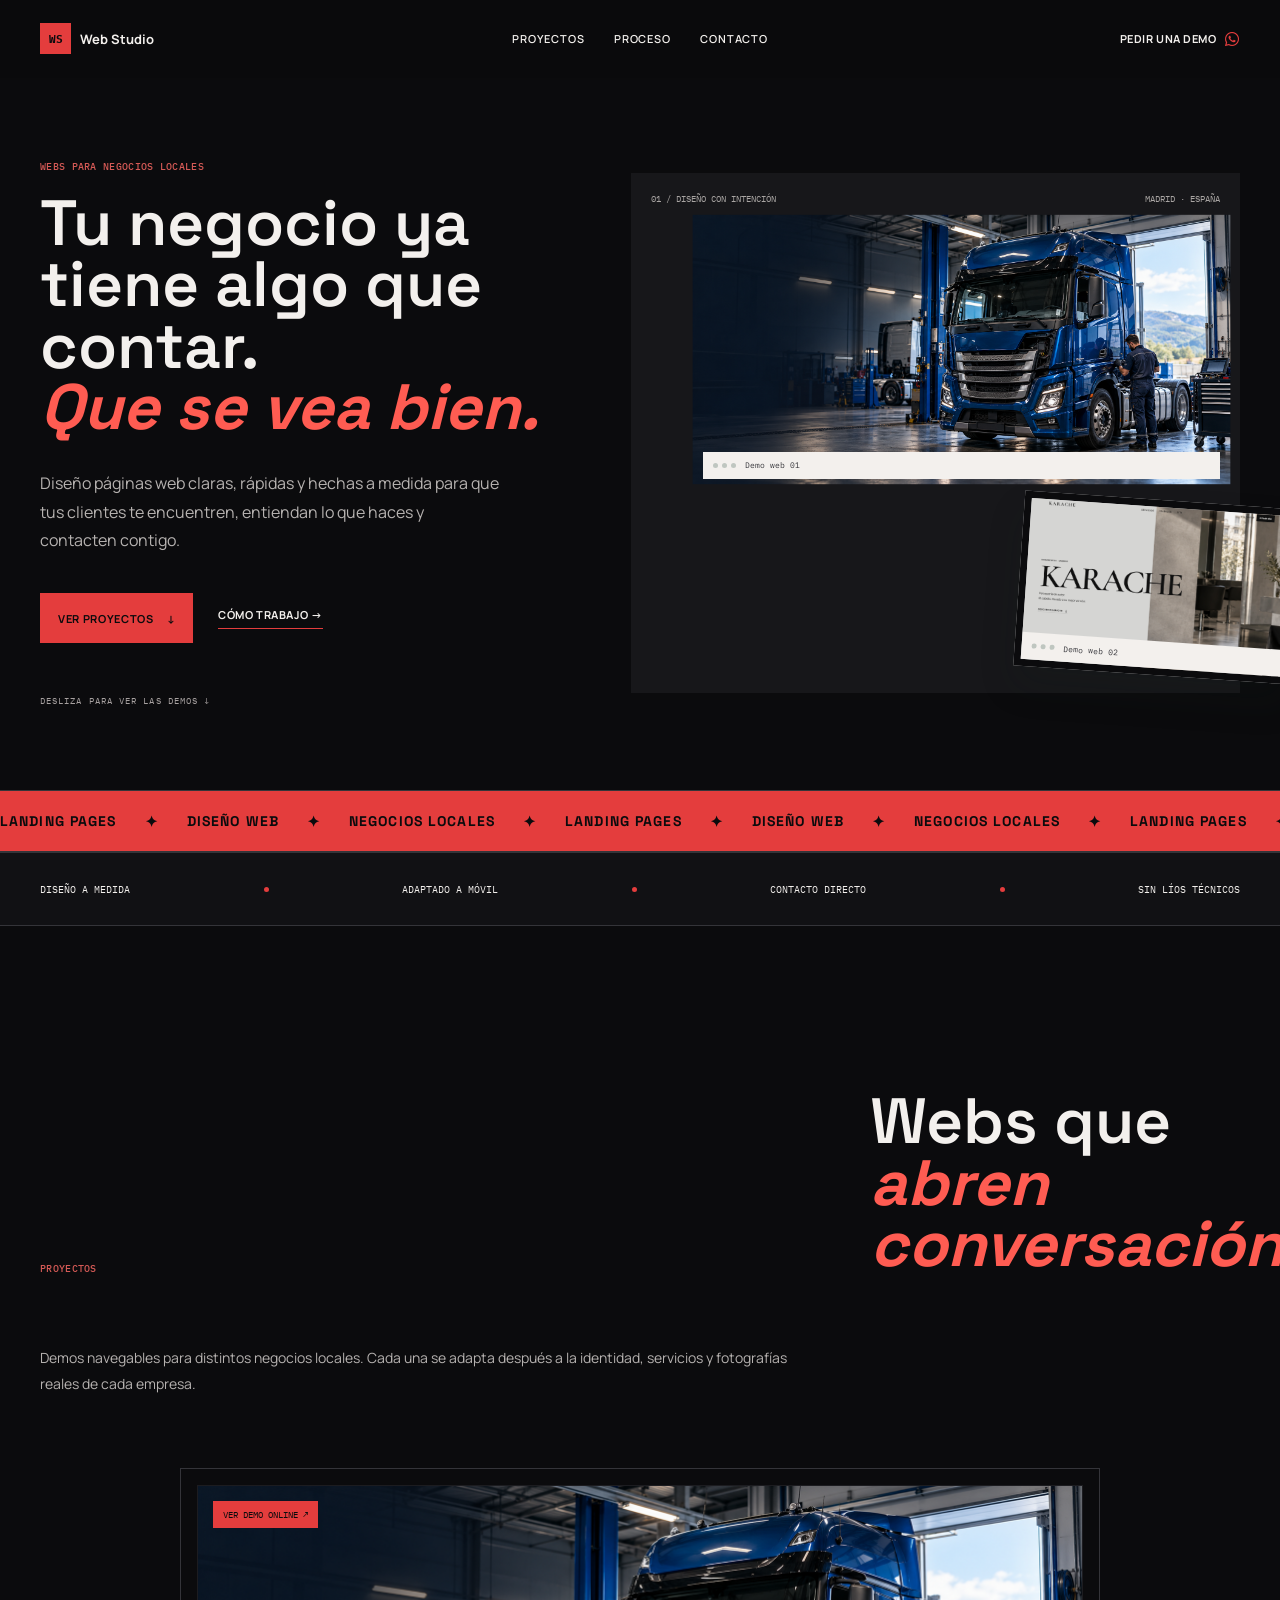
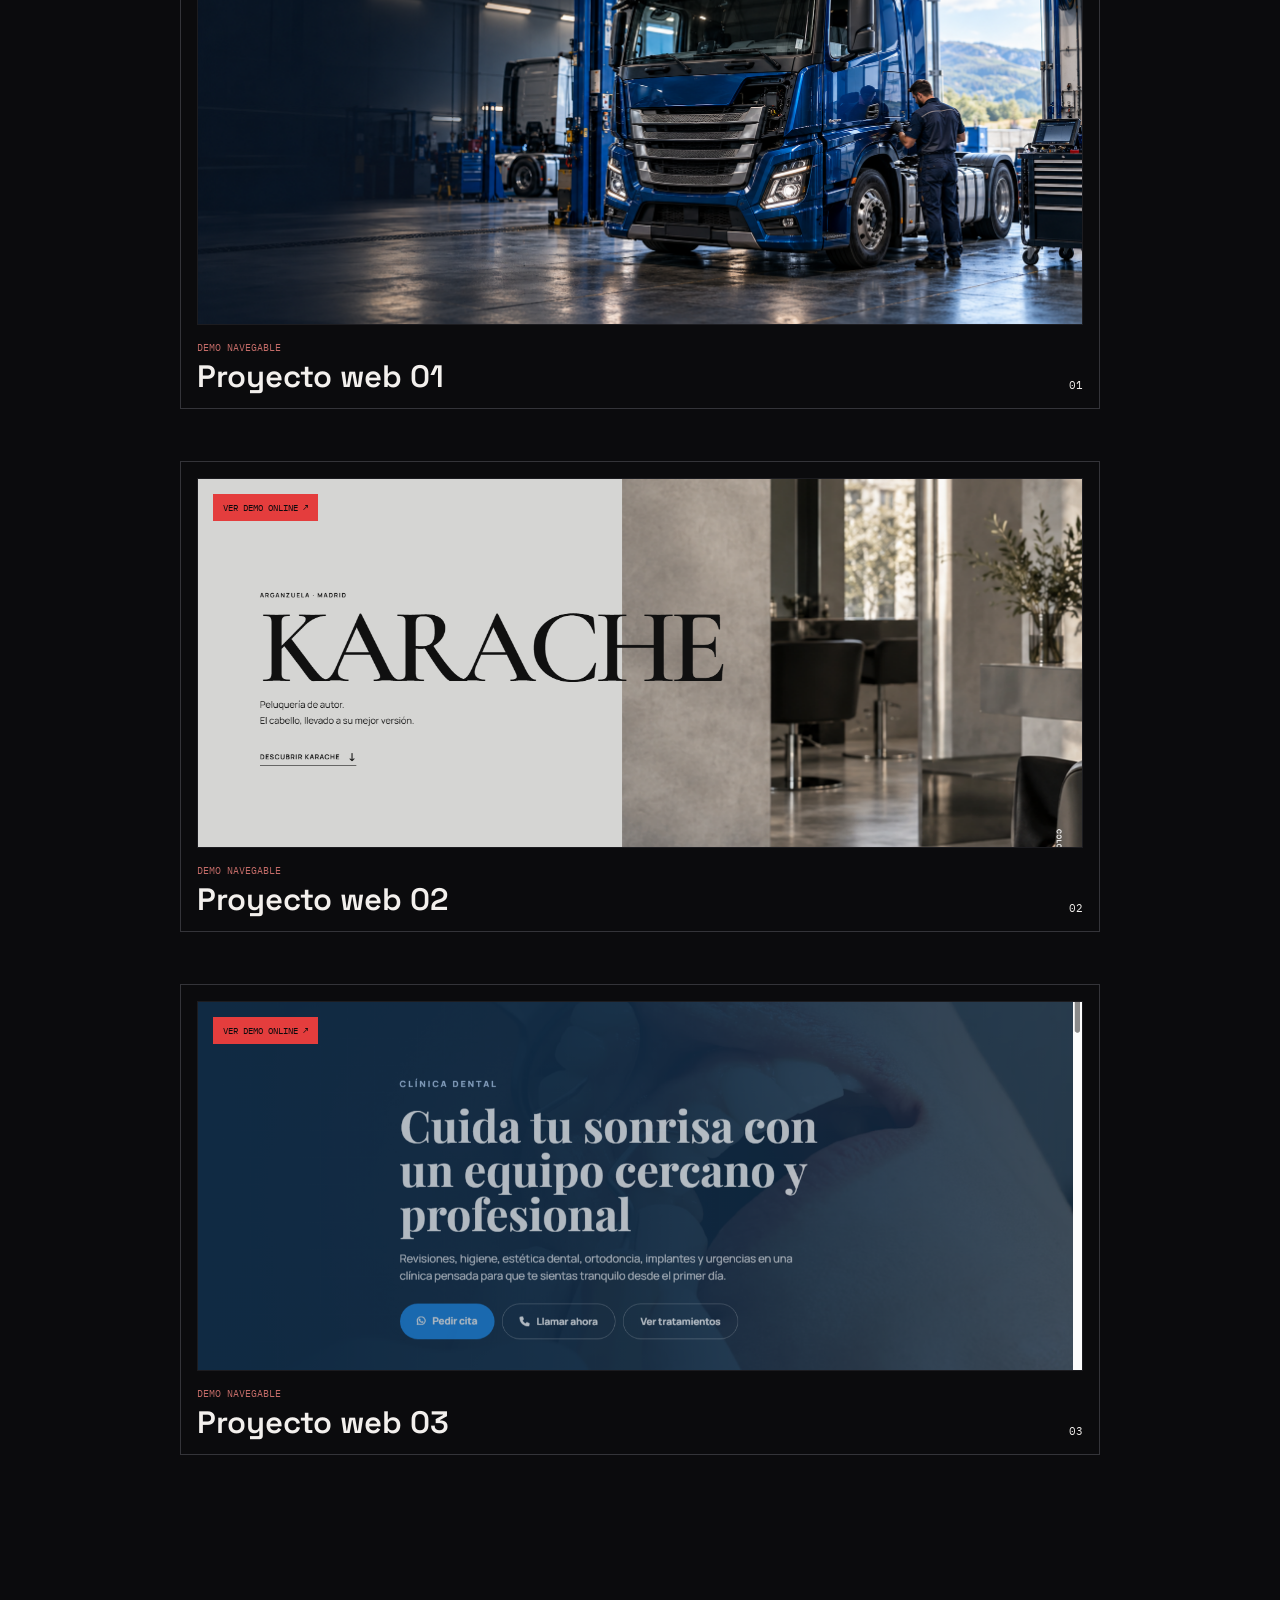
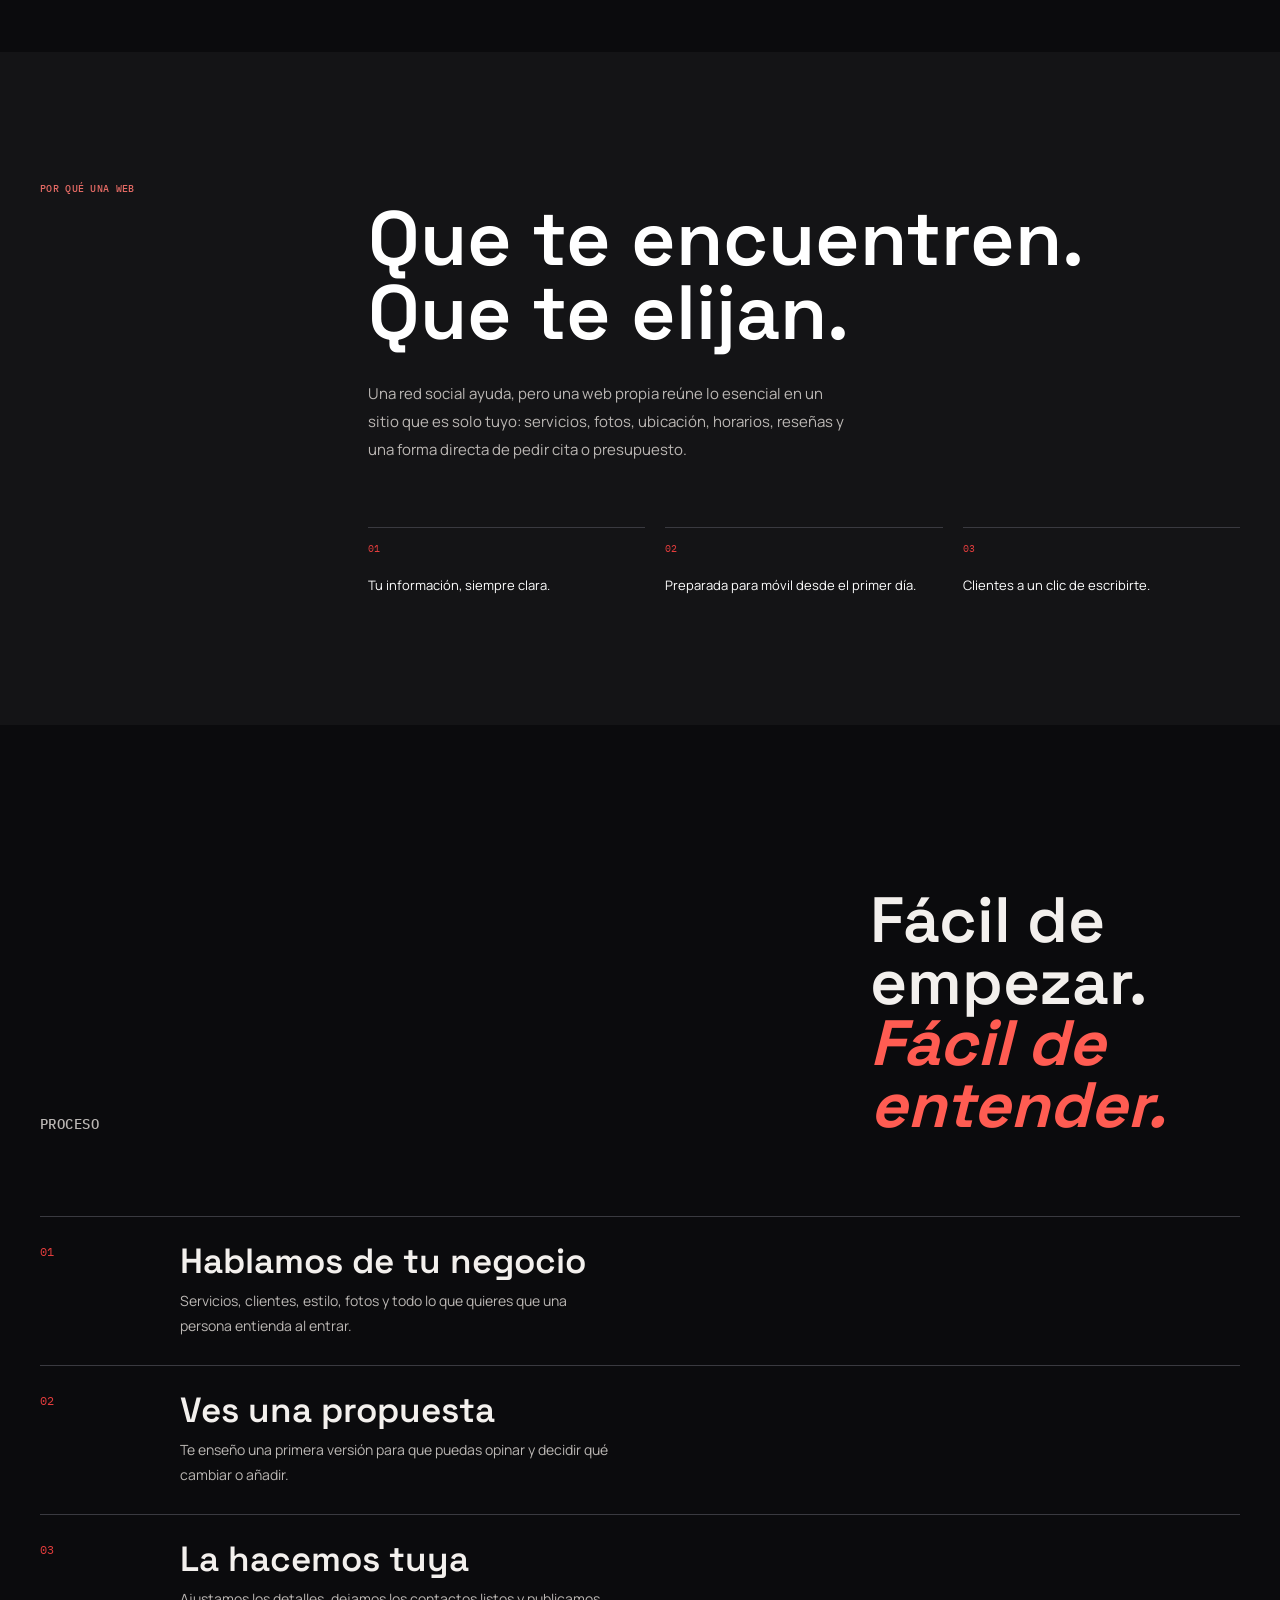
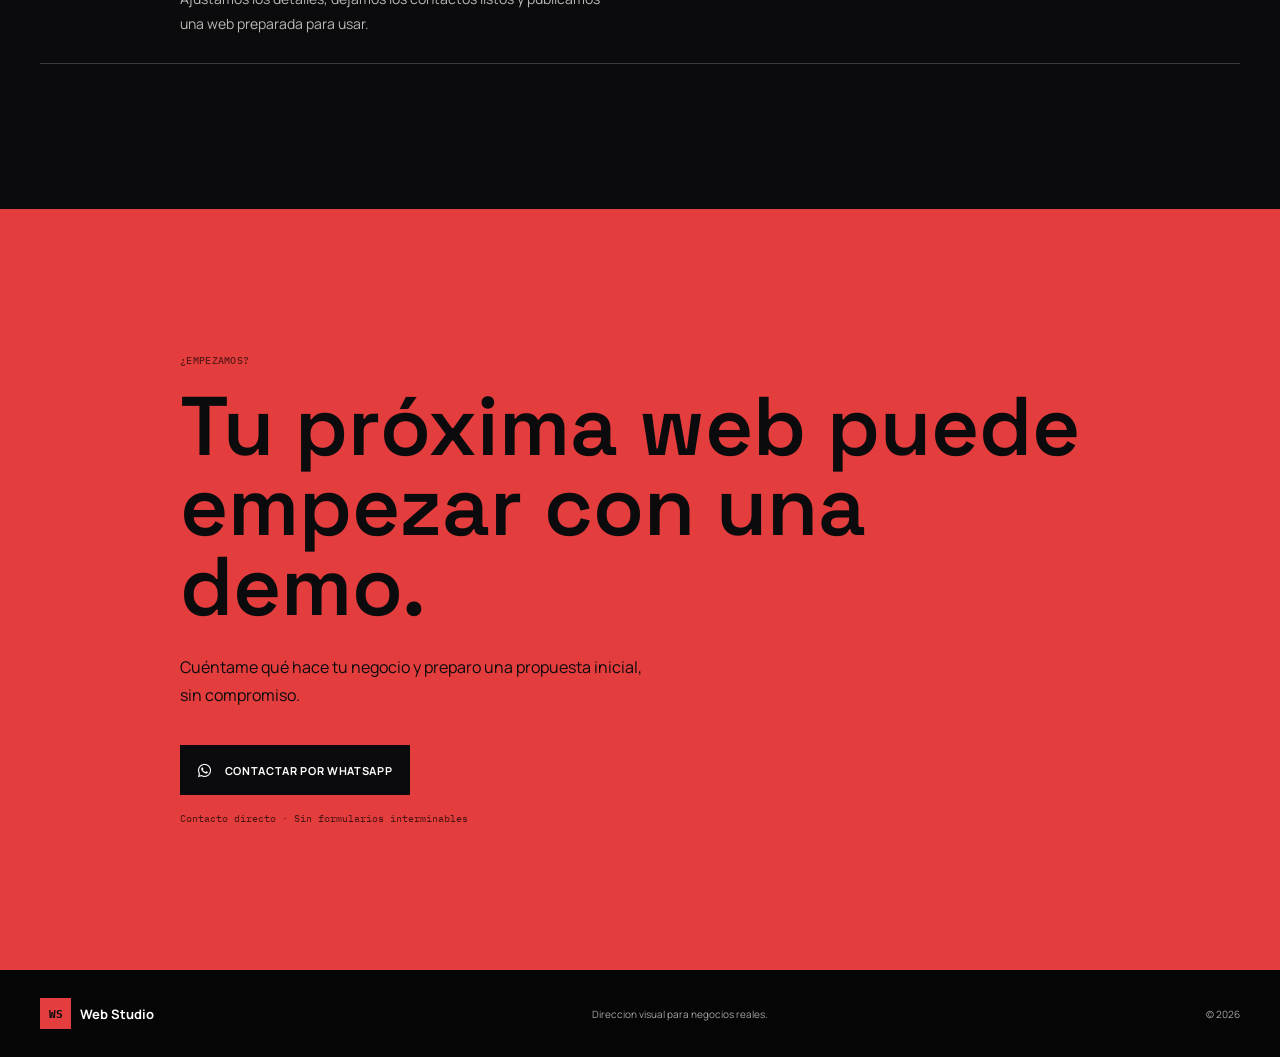
==== index.html @ 43d1c573 "Add files via upload" ====
<!DOCTYPE html>
<html lang="es">
<head>
    <meta charset="UTF-8">
    <meta name="viewport" content="width=device-width, initial-scale=1.0">
    <meta name="theme-color" content="#0b0b0d">
    <meta name="description" content="Consigue tu página web clara y personalizada para tu negocio.">
    <title>Web Studio | Negocios locales</title>
    <link rel="preconnect" href="https://fonts.googleapis.com">
    <link rel="preconnect" href="https://fonts.gstatic.com" crossorigin>
    <link href="https://fonts.googleapis.com/css2?family=IBM+Plex+Mono:wght@400;500&family=Manrope:wght@400;500;600;700;800&family=Space+Grotesk:wght@400;500;600;700&display=swap" rel="stylesheet">
    <link rel="stylesheet" href="https://cdnjs.cloudflare.com/ajax/libs/font-awesome/6.4.0/css/all.min.css">
    <link rel="stylesheet" href="styles.css">
    <link rel="stylesheet" href="icons.css">
</head>
<body>
    <header class="site-header" id="inicio">
        <a class="brand" href="#inicio" aria-label="Web Studio, inicio"><span>WS</span> Web Studio</a>
        <nav class="desktop-nav" aria-label="Navegación principal"><a href="#proyectos">Proyectos</a><a href="#proceso">Proceso</a><a href="#contacto">Contacto</a></nav>
        <a class="header-action" href="https://wa.me/34646201139?text=Hola%2C%20me%20gustar%C3%ADa%20pedir%20una%20demo%20para%20mi%20negocio" target="_blank" rel="noopener noreferrer">Pedir una demo <i class="fa-brands fa-whatsapp" aria-hidden="true"></i></a>
        <button class="menu-button" type="button" aria-label="Abrir menú" aria-expanded="false"><i></i><i></i></button>
        <nav class="mobile-nav" aria-label="Navegación móvil"><a href="#proyectos">Proyectos</a><a href="#proceso">Proceso</a><a href="#contacto">Contacto</a></nav>
    </header>

    <main>
        <section class="hero">
            <div class="container hero-grid">
                <div class="hero-copy">
                    <p class="eyebrow">Webs para negocios locales</p>
                    <h1>Tu negocio <span class="mobile-line">ya tiene algo</span> <span class="mobile-line">que contar.</span><br><em>Que se vea bien.</em></h1>
                    <p class="hero-intro">Diseño páginas web claras, rápidas y hechas a medida para que tus clientes te encuentren, entiendan lo que haces y contacten contigo.</p>
                    <div class="hero-actions"><a class="button button-dark" href="#proyectos">Ver proyectos <span aria-hidden="true">↓</span></a><a class="text-link" href="#proceso">Cómo trabajo <span aria-hidden="true">→</span></a></div>
                </div>
                <div class="hero-visual" aria-label="Selección de proyectos web">
                    <div class="visual-top"><span>01 / Diseño con intención</span><span>Madrid · España</span></div>
                    <a class="browser-card browser-main browser-link" href="demos/indarra-fast-truck/" target="_blank" rel="noopener noreferrer"><img src="assets/indarra.png" alt="Vista de una demo web"><div class="browser-bar"><i></i><i></i><i></i><span>Demo web 01</span></div></a>
                    <a class="browser-card browser-small browser-link" href="demos/karache/" target="_blank" rel="noopener noreferrer"><img src="assets/demo-02.png" alt="Vista de una demo web"><div class="browser-bar"><i></i><i></i><i></i><span>Demo web 02</span></div></a>
                </div>
            </div>
        </section>

        <div class="marquee" aria-hidden="true"><div class="marquee-track"><div class="marquee-group"><span>LANDING PAGES</span><b>✦</b><span>DISEÑO WEB</span><b>✦</b><span>NEGOCIOS LOCALES</span><b>✦</b></div><div class="marquee-group"><span>LANDING PAGES</span><b>✦</b><span>DISEÑO WEB</span><b>✦</b><span>NEGOCIOS LOCALES</span><b>✦</b></div></div></div>

        <section class="trust-strip"><div class="container"><span>Diseño a medida</span><i></i><span>Adaptado a móvil</span><i></i><span>Contacto directo</span><i></i><span>Sin líos técnicos</span></div></section>

        <section class="projects" id="proyectos">
            <div class="container">
                <div class="section-heading"><p class="eyebrow">Proyectos</p><h2>Webs que<br><em>abren conversación.</em></h2><p>Demos navegables para distintos negocios locales. Cada una se adapta después a la identidad, servicios y fotografías reales de cada empresa.</p></div>
                <div class="project-grid">
                    <article class="project-card wide"><a class="project-image" href="demos/indarra-fast-truck/" target="_blank" rel="noopener noreferrer" aria-label="Abrir demo web 01"><img src="assets/indarra.png" alt="Vista de la demo web 01"><span class="live-tag">Ver demo online ↗</span></a><div class="project-info"><div><p>Demo navegable</p><h3>Proyecto web 01</h3></div><span>01</span></div></article>
                    <article class="project-card"><a class="project-image" href="demos/karache/" target="_blank" rel="noopener noreferrer" aria-label="Abrir demo web 02"><img src="assets/demo-02.png" alt="Vista de la demo web 02"><span class="live-tag">Ver demo online ↗</span></a><div class="project-info"><div><p>Demo navegable</p><h3>Proyecto web 02</h3></div><span>02</span></div></article>
                    <article class="project-card"><a class="project-image" href="demos/estudio-tatuaje/" target="_blank" rel="noopener noreferrer" aria-label="Abrir demo web 03"><img src="assets/demo-03.png" alt="Vista de la demo web 03"><span class="live-tag">Ver demo online ↗</span></a><div class="project-info"><div><p>Demo navegable</p><h3>Proyecto web 03</h3></div><span>03</span></div></article>
                </div>
            </div>
        </section>

        <section class="why"><div class="container why-grid"><p class="eyebrow">Por qué una web</p><div><h2>Que te encuentren.<br>Que te elijan.</h2><p>Una red social ayuda, pero una web propia reúne lo esencial en un sitio que es solo tuyo: servicios, fotos, ubicación, horarios, reseñas y una forma directa de pedir cita o presupuesto.</p><div class="reasons"><div><b>01</b><span>Tu información, siempre clara.</span></div><div><b>02</b><span>Preparada para móvil desde el primer día.</span></div><div><b>03</b><span>Clientes a un clic de escribirte.</span></div></div></div></div></section>

        <section class="process" id="proceso"><div class="container"><div class="section-heading"><p class="eyebrow">Proceso</p><h2>Fácil de empezar.<br><em>Fácil de entender.</em></h2></div><ol><li><span>01</span><div><h3>Hablamos de tu negocio</h3><p>Servicios, clientes, estilo, fotos y todo lo que quieres que una persona entienda al entrar.</p></div></li><li><span>02</span><div><h3>Ves una propuesta</h3><p>Te enseño una primera versión para que puedas opinar y decidir qué cambiar o añadir.</p></div></li><li><span>03</span><div><h3>La hacemos tuya</h3><p>Ajustamos los detalles, dejamos los contactos listos y publicamos una web preparada para usar.</p></div></li></ol></div></section>

        <section class="contact" id="contacto"><div class="container contact-inner"><p class="eyebrow">¿Empezamos?</p><h2>Tu próxima web puede<br>empezar con una demo.</h2><p>Cuéntame qué hace tu negocio y preparo una propuesta inicial, sin compromiso.</p><a class="button button-accent contact-link" href="https://wa.me/34646201139?text=Hola%2C%20me%20gustar%C3%ADa%20hablar%20sobre%20una%20web%20para%20mi%20negocio" target="_blank" rel="noopener noreferrer"><i class="fa-brands fa-whatsapp" aria-hidden="true"></i> Contactar por WhatsApp</a><small>Contacto directo · Sin formularios interminables</small></div></section>
    </main>

    <footer><div class="container"><a class="brand" href="#inicio"><span>WS</span> Web Studio</a><p>Direccion visual para negocios reales.</p><span>© <span id="year"></span></span></div></footer>
    <script src="script.js"></script>
</body>
</html>
---- styles.css ----
:root{--ink:#18201d;--paper:#f4f4ef;--paper-deep:#e5e7df;--acid:#d6ff56;--orange:#ed6a3d;--line:#c4c9be;--display:"Playfair Display",Georgia,serif;--body:"DM Sans",Arial,sans-serif;--mono:"DM Mono",monospace}*{box-sizing:border-box}html{scroll-behavior:smooth;scroll-padding-top:78px}body{margin:0;background:var(--paper);color:var(--ink);font-family:var(--body);letter-spacing:0}a{color:inherit;text-decoration:none}button{font:inherit}img{display:block;max-width:100%}.container{width:min(1200px,calc(100% - 48px));margin:auto}.site-header{position:fixed;z-index:20;top:0;right:0;left:0;display:grid;grid-template-columns:1fr auto 1fr;align-items:center;height:78px;padding:0 max(24px,calc((100vw - 1200px)/2));background:rgba(244,244,239,.92);border-bottom:1px solid transparent;backdrop-filter:blur(13px);transition:.2s}.site-header.is-scrolled{border-color:var(--line)}.brand{display:inline-flex;gap:9px;align-items:center;width:max-content;font-weight:700;font-size:13px}.brand>span{display:grid;width:31px;height:31px;place-items:center;background:var(--ink);color:var(--acid);font-family:var(--mono);font-size:11px}.desktop-nav{display:flex;gap:29px;font-size:11px;font-weight:600;text-transform:uppercase;letter-spacing:.08em}.desktop-nav a:hover{text-decoration:underline;text-underline-offset:5px}.header-action{justify-self:end;display:inline-flex;gap:9px;align-items:center;font-size:11px;font-weight:700;text-transform:uppercase;letter-spacing:.05em}.header-action span{display:grid;width:25px;height:25px;place-items:center;border:1px solid var(--ink);border-radius:50%;font-size:14px}.menu-button,.mobile-nav{display:none}.hero{min-height:760px;padding:148px 0 84px;overflow:hidden}.hero-grid{display:grid;grid-template-columns:48% 52%;gap:30px;align-items:center}.eyebrow{margin:0;color:#52615a;font-family:var(--mono);font-size:10px;font-weight:500;letter-spacing:.03em;text-transform:uppercase}.hero h1,.section-heading h2,.why h2,.contact h2{margin:20px 0 0;font-family:var(--display);font-size:clamp(51px,5.7vw,84px);line-height:.96;letter-spacing:0}.hero h1 em,.section-heading h2 em{font-weight:600;color:var(--orange)}.hero-intro{max-width:460px;margin:30px 0 0;font-size:16px;line-height:1.8}.hero-actions{display:flex;align-items:center;gap:25px;margin-top:38px}.button{display:inline-flex;min-height:50px;align-items:center;justify-content:center;gap:13px;padding:12px 18px;font-size:11px;font-weight:700;letter-spacing:.06em;text-transform:uppercase;transition:transform .2s,background .2s}.button:hover{transform:translateY(-3px)}.button-dark{background:var(--ink);color:#fff}.text-link{border-bottom:1px solid var(--ink);padding-bottom:6px;font-size:11px;font-weight:700;text-transform:uppercase;letter-spacing:.05em}.hero-visual{position:relative;min-height:520px;padding:47px 20px 0 72px;background:var(--paper-deep)}.visual-top{position:absolute;top:20px;right:20px;left:20px;display:flex;justify-content:space-between;color:#55605b;font-family:var(--mono);font-size:9px;text-transform:uppercase}.browser-card{position:relative;overflow:hidden;background:#ddd;box-shadow:0 20px 35px rgba(20,31,26,.16)}.browser-card img{width:100%;height:100%;object-fit:cover;object-position:top}.browser-main{width:100%;height:410px}.browser-small{position:absolute;right:-54px;bottom:18px;width:275px;height:175px;border:7px solid var(--paper);transform:rotate(4deg)}.browser-bar{position:absolute;right:0;bottom:0;left:0;display:flex;align-items:center;gap:4px;height:27px;padding:0 10px;background:#fff;color:#657068;font-family:var(--mono);font-size:8px}.browser-bar i{width:5px;height:5px;border-radius:50%;background:#bfc6c0}.browser-bar span{margin-left:5px}.trust-strip{border-top:1px solid var(--line);border-bottom:1px solid var(--line);background:#fbfbf7}.trust-strip .container{display:flex;justify-content:space-between;align-items:center;gap:12px;min-height:72px;font-family:var(--mono);font-size:10px;text-transform:uppercase}.trust-strip i{width:5px;height:5px;background:var(--orange);border-radius:50%}.projects{padding:145px 0}.section-heading{display:grid;grid-template-columns:1fr 370px;gap:70px;align-items:end}.section-heading>p:last-child{margin:0;font-size:14px;line-height:1.8}.project-grid{display:grid;grid-template-columns:repeat(2,minmax(0,1fr));gap:18px;margin-top:72px}.project-card.wide{grid-column:span 2}.project-image{position:relative;display:block;height:360px;overflow:hidden;background:#d9ddd5}.wide .project-image{height:480px}.project-image img{width:100%;height:100%;object-fit:cover;transition:transform .5s ease}.project-image:hover img{transform:scale(1.04)}.live-tag,.sample-tag{position:absolute;top:15px;left:15px;padding:8px 10px;background:var(--acid);font-family:var(--mono);font-size:9px;text-transform:uppercase}.sample-tag{background:var(--paper);color:#68726b}.project-info{display:flex;justify-content:space-between;gap:15px;align-items:end;padding:16px 0 0}.project-info p{margin:0;color:#5a625d;font-family:var(--mono);font-size:10px;text-transform:uppercase}.project-info h3{margin:7px 0 0;font-family:var(--display);font-size:31px;line-height:1}.project-info>span{font-family:var(--mono);font-size:11px}.why{padding:130px 0;background:var(--ink);color:#fff}.why-grid{display:grid;grid-template-columns:24% 1fr;gap:40px}.why .eyebrow{color:#a9b6ac}.why h2{font-size:clamp(52px,6vw,86px)}.why>div>div>p{max-width:480px;margin:31px 0 0;color:#d2dad4;font-size:15px;line-height:1.85}.reasons{display:grid;grid-template-columns:repeat(3,1fr);gap:20px;margin-top:63px}.reasons div{border-top:1px solid #526057;padding-top:14px}.reasons b{display:block;color:var(--acid);font-family:var(--mono);font-size:10px;font-weight:400}.reasons span{display:block;margin-top:20px;font-size:13px;line-height:1.6}.process{padding:145px 0}.process ol{margin:80px 0 0;padding:0;list-style:none;border-top:1px solid var(--line)}.process li{display:grid;grid-template-columns:110px 1fr;gap:30px;padding:27px 0;border-bottom:1px solid var(--line)}.process li>span{font-family:var(--mono);font-size:12px;color:var(--orange)}.process h3{margin:0;font-family:var(--display);font-size:35px;line-height:1}.process p{max-width:440px;margin:10px 0 0;font-size:14px;line-height:1.75}.contact{padding:145px 0;background:var(--acid)}.contact-inner{max-width:920px}.contact .eyebrow{color:#536010}.contact h2{font-size:clamp(50px,6.5vw,91px)}.contact-inner>p:not(.eyebrow){max-width:470px;margin:26px 0 0;font-size:16px;line-height:1.8}.button-accent{margin-top:35px;background:var(--ink);color:#fff}.contact small{display:block;margin-top:17px;font-family:var(--mono);font-size:10px}footer{padding:28px 0;background:var(--ink);color:#fff}footer .container{display:flex;justify-content:space-between;align-items:center;font-size:10px;color:#c6d0c8}footer .brand{color:#fff}footer .brand>span{background:var(--acid);color:var(--ink)}footer p{margin:0}.contact-notice{position:fixed;z-index:50;right:20px;bottom:20px;max-width:280px;padding:14px 16px;background:var(--ink);color:#fff;font-size:12px;line-height:1.5;transform:translateY(140%);transition:transform .25s ease}.contact-notice.is-visible{transform:translateY(0)}@media(max-width:767px){.container{width:min(100% - 32px,1200px)}.site-header{display:flex;height:66px;padding:0 16px}.desktop-nav,.header-action{display:none}.menu-button{display:grid;width:38px;height:38px;gap:6px;place-content:center;margin-left:auto;border:1px solid var(--ink);background:transparent}.menu-button i{display:block;width:16px;height:1px;background:var(--ink)}.mobile-nav{position:fixed;top:66px;right:0;left:0;padding:9px 16px 18px;background:rgba(244,244,239,.98);border-bottom:1px solid var(--line);transform:translateY(-130%);transition:transform .25s}.mobile-nav.is-open{display:grid;transform:translateY(0)}.mobile-nav a{padding:13px 0;border-bottom:1px solid var(--line);font-size:12px;font-weight:700;text-transform:uppercase;letter-spacing:.06em}.hero{min-height:auto;padding:118px 0 60px}.hero-grid,.section-heading,.why-grid{grid-template-columns:1fr;gap:32px}.hero h1,.section-heading h2,.why h2,.contact h2{font-size:53px}.hero-intro{font-size:15px}.hero-actions{gap:18px}.hero-visual{min-height:390px;padding:42px 16px 0 38px}.browser-main{height:300px}.browser-small{right:-23px;bottom:7px;width:190px;height:119px;border-width:5px}.trust-strip .container{justify-content:center;flex-wrap:wrap;gap:8px 14px;padding:16px 0;font-size:9px}.projects,.process{padding:88px 0}.section-heading>p:last-child{max-width:360px}.project-grid{grid-template-columns:1fr;margin-top:45px;gap:40px}.project-card.wide{grid-column:auto}.project-image,.wide .project-image{height:330px}.project-info h3{font-size:29px}.why{padding:88px 0}.reasons{grid-template-columns:1fr;margin-top:45px;gap:25px}.reasons span{margin-top:9px}.process ol{margin-top:52px}.process li{grid-template-columns:48px 1fr;gap:12px;padding:23px 0}.process h3{font-size:28px}.contact{padding:88px 0}.contact-inner>p:not(.eyebrow){font-size:15px}footer{padding:25px 0}footer .container{flex-wrap:wrap;gap:20px}footer p{order:3;width:100%}}@media(prefers-reduced-motion:reduce){html{scroll-behavior:auto}.project-image img{transition:none}}
:root{--hero-gap:30px}.hero-grid{grid-template-columns:calc(48% - var(--hero-gap)/2) calc(52% - var(--hero-gap)/2)}@media(max-width:767px){.hero-grid{grid-template-columns:1fr}}
:root{--hero-title-size:clamp(51px,5.4vw,78px)}.hero h1{font-size:var(--hero-title-size)}
:root{--hero-title-size:clamp(51px,5.25vw,76px)}.hero h1{font-size:var(--hero-title-size)!important}
:root{--hero-title-size:clamp(51px,5vw,73px)}
.section-heading h2{font-size:clamp(51px,5vw,74px)!important}@media(max-width:767px){.section-heading h2{font-size:53px!important}}

.browser-link{color:inherit;cursor:pointer}.browser-link:hover{transform:translateY(-4px)}

/* Identity direction: dark, editorial and red. */
:root{--ink:#f3f0ed;--paper:#0b0b0d;--paper-deep:#151518;--acid:#e43d3d;--orange:#ff5c52;--line:#343439}
body{background:var(--paper);color:var(--ink)}.site-header{background:rgba(11,11,13,.9);border-color:transparent}.site-header.is-scrolled{border-color:var(--line)}.brand>span{background:var(--acid);color:#0b0b0d}.desktop-nav a:hover{text-decoration-color:var(--acid)}.header-action span{border-color:var(--acid);color:var(--acid)}.eyebrow{color:#d55a56}.hero{padding-top:160px}.hero h1 em,.section-heading h2 em{color:var(--orange)}.hero-intro,.section-heading>p:last-child{color:#b6b2b0}.hero-visual{background:#17171a}.visual-top{color:#a9a5a3}.browser-bar{background:#f3f0ed;color:#343439}.button-dark{background:var(--acid);color:#0b0b0d}.text-link{border-color:var(--acid)}.trust-strip{background:#111114;border-color:var(--line)}.trust-strip i{background:var(--acid)}.project-image{background:#1c1c20}.live-tag{background:var(--acid);color:#0b0b0d}.project-info p{color:#c46c68}.why{background:#141416}.why .eyebrow{color:#e36a64}.why>div>div>p,.process p{color:#bbb7b4}.reasons div,.process ol,.process li{border-color:#3a3a40}.reasons b,.process li>span{color:var(--acid)}.contact{background:var(--acid);color:#0b0b0d}.contact .eyebrow{color:#5d1818}.contact h2 em{color:#561515}.button-accent{background:#0b0b0d;color:#fff}.contact small{color:#481313}footer{background:#050506;color:#fff}footer .brand>span{background:var(--acid);color:#0b0b0d}footer p,footer .container>span{color:#aaa5a2}.menu-button{border-color:var(--acid)}.menu-button i{background:var(--acid)}
html{scrollbar-width:none}html::-webkit-scrollbar{display:none;width:0;height:0}body{scrollbar-width:none}body::-webkit-scrollbar{display:none;width:0;height:0}
@media(max-width:767px){.mobile-nav{background:#101012;border-color:var(--line)}.mobile-nav a{border-color:var(--line);color:#f3f0ed}}

/* Interaction cues while the native scrollbar remains hidden. */
.hero-copy::after{display:block;content:"DESLIZA PARA VER LAS DEMOS  ↓";margin-top:52px;color:#a7a1a0;font-family:var(--mono);font-size:9px;letter-spacing:.12em}.project-image{cursor:pointer;border:1px solid transparent}.project-image::after{position:absolute;right:17px;bottom:16px;z-index:2;content:"ABRIR DEMO  ↗";padding:9px 11px;background:var(--acid);color:#0b0b0d;font-family:var(--mono);font-size:9px;letter-spacing:.04em;opacity:0;transform:translateY(8px);transition:opacity .22s ease,transform .22s ease}.project-image:hover{border-color:var(--acid)}.project-image:hover::after,.project-image:focus-visible::after{opacity:1;transform:translateY(0)}.project-image:focus-visible{outline:2px solid var(--acid);outline-offset:4px}.project-image:hover .live-tag{transform:translateY(-2px)}.live-tag{transition:transform .22s ease}
@media(max-width:767px){.hero-copy::after{margin-top:36px;font-size:8px}.project-image::after{right:12px;bottom:12px;opacity:1;transform:none}.project-image .live-tag{display:none}.hero h1{font-size:clamp(43px,12.5vw,53px)!important;line-height:1}.hero-intro{max-width:33rem;line-height:1.65}.section-heading h2{font-size:clamp(42px,12vw,53px)!important;line-height:1.02}.contact h2{font-size:clamp(43px,12.5vw,53px)!important;line-height:1.02}}

@media(max-width:767px){.hero h1{font-size:clamp(38px,10.8vw,43px)!important}.hero h1 em{display:block;max-width:100%;overflow-wrap:anywhere}.hero-intro{font-size:14px}}
.mobile-line{display:inline}@media(max-width:767px){.hero-grid{grid-template-columns:minmax(0,1fr)!important}.hero-copy{min-width:0;width:100%;max-width:100%}.hero-copy>*{max-width:100%}.mobile-line{display:block}.hero-intro{max-width:320px!important;overflow-wrap:anywhere}}
@keyframes marquee{to{transform:translateX(var(--marquee-distance,-50%))}}

/* Motion and type: kept restrained so the pages remain fast and readable. */
:root{--display:"Space Grotesk",Arial,sans-serif;--body:"Manrope",Arial,sans-serif;--mono:"IBM Plex Mono",monospace}.hero h1,.section-heading h2,.why h2,.contact h2,.project-info h3,.process h3{font-family:var(--display);font-weight:600;letter-spacing:0}.hero h1 em,.section-heading h2 em{font-weight:700}.marquee{overflow:hidden;border-top:1px solid var(--line);border-bottom:1px solid var(--line);background:var(--acid);color:#0b0b0d}.marquee-track{display:flex;width:max-content;align-items:center;min-height:60px;font-family:var(--display);font-size:14px;font-weight:700;letter-spacing:.08em;white-space:nowrap;animation:marquee 18s linear infinite}.marquee-group{display:flex;flex:none;align-items:center;gap:28px;padding-right:28px}.marquee-track b{font-size:15px}@keyframes marquee{to{transform:translateX(-50%)}}body.js-ready .reveal{opacity:0;transform:translateY(28px);transition:opacity .65s ease,transform .65s ease}body.js-ready .reveal.is-visible{opacity:1;transform:none}@media(min-width:768px){.project-grid{display:block;max-width:920px;margin:72px auto 0}.project-card{position:sticky;top:100px;margin-bottom:52px;padding:16px;background:var(--paper);border:1px solid var(--line)}.project-card.wide{grid-column:auto}.project-card:nth-child(1){top:94px;z-index:1}.project-card:nth-child(2){top:116px;z-index:2}.project-card:nth-child(3){top:138px;z-index:3}.project-card .project-image,.project-card.wide .project-image{height:440px}.project-card:nth-child(2) .project-image,.project-card:nth-child(3) .project-image{height:370px}}@media(max-width:767px){.marquee-track{min-height:48px;font-size:11px}.marquee-group{gap:18px;padding-right:18px}.project-card{position:static}.project-card+.project-card{margin-top:0}}@media(prefers-reduced-motion:reduce){.marquee-track{animation:none}body.js-ready .reveal{opacity:1;transform:none;transition:none}}
---- icons.css ----
.header-action,
.contact-link {
  cursor: pointer;
}

.header-action {
  transition: color .2s ease;
}

.header-action:hover {
  color: var(--acid);
}

.header-action i {
  color: var(--acid);
  font-size: 16px;
  line-height: 1;
  transition: transform .2s ease;
}

.header-action:hover i {
  transform: translateX(2px);
}

.button-accent i {
  font-size: 15px;
  line-height: 1;
}
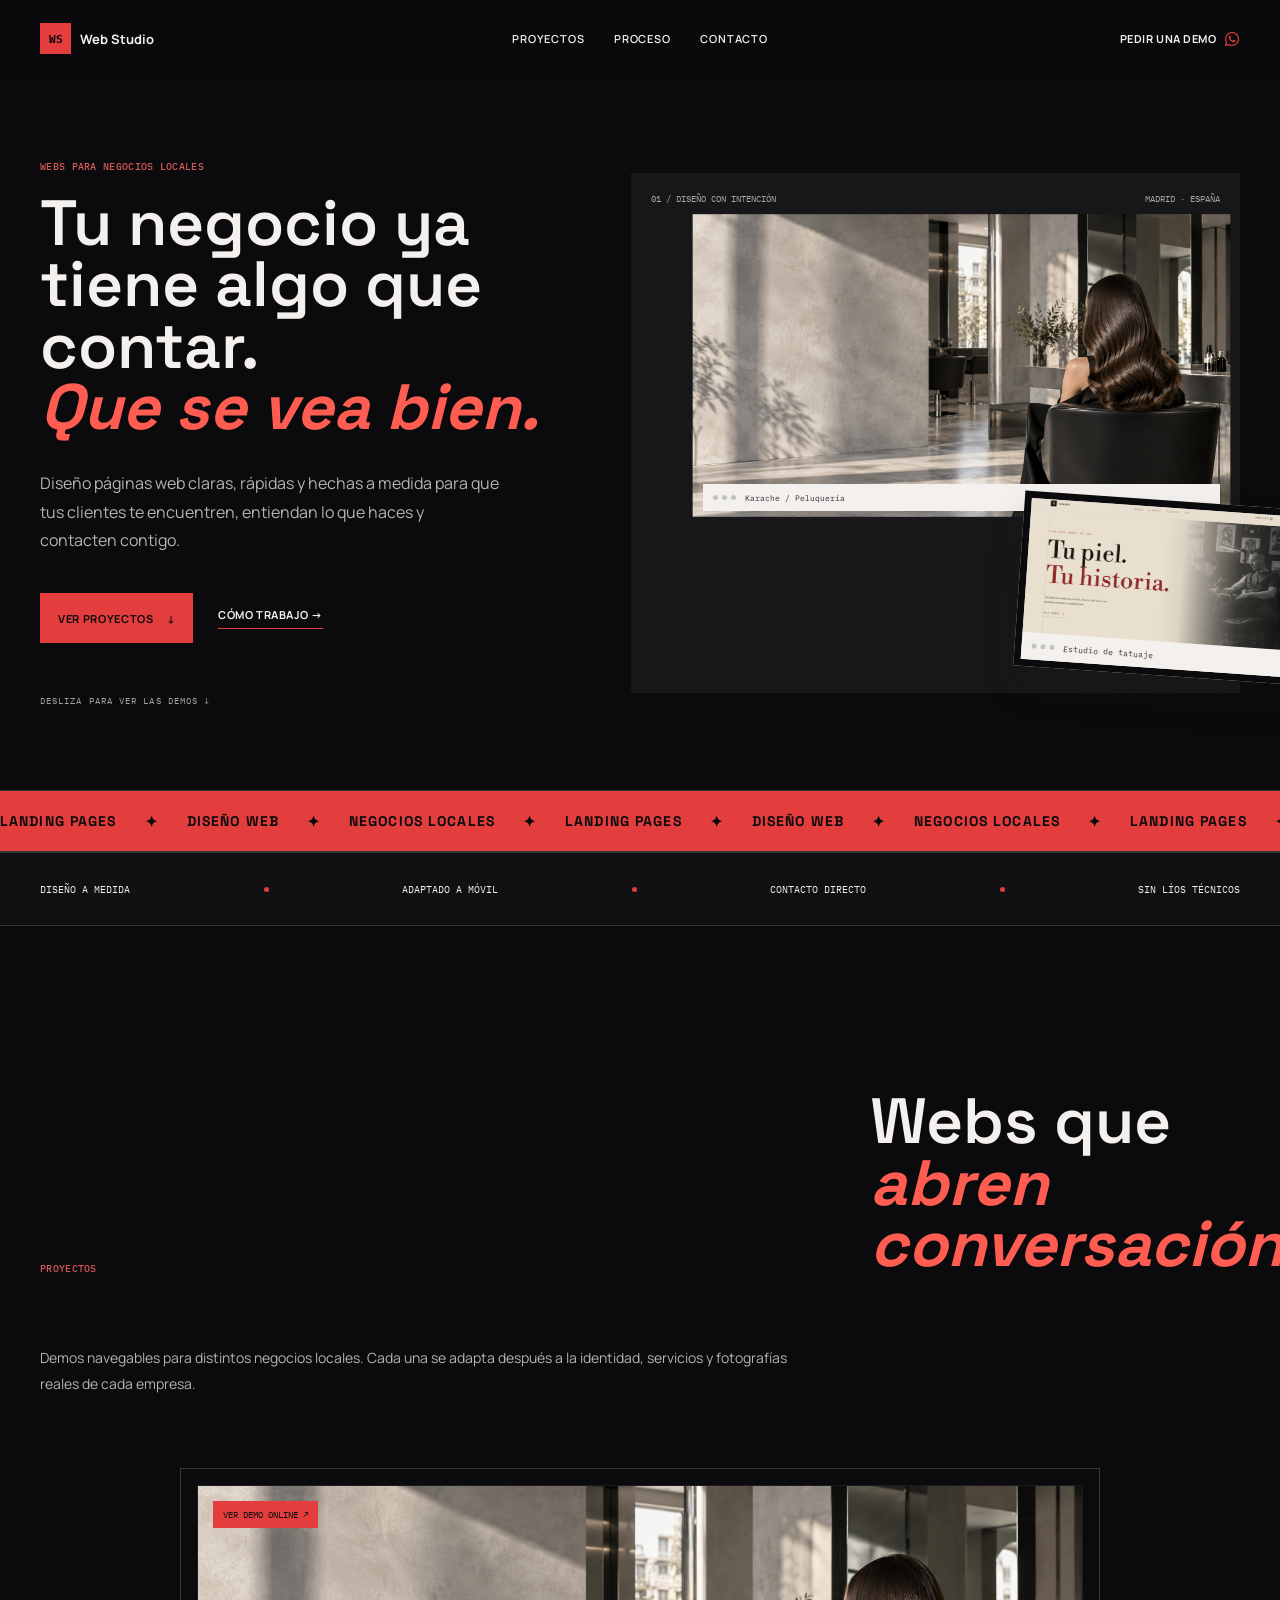
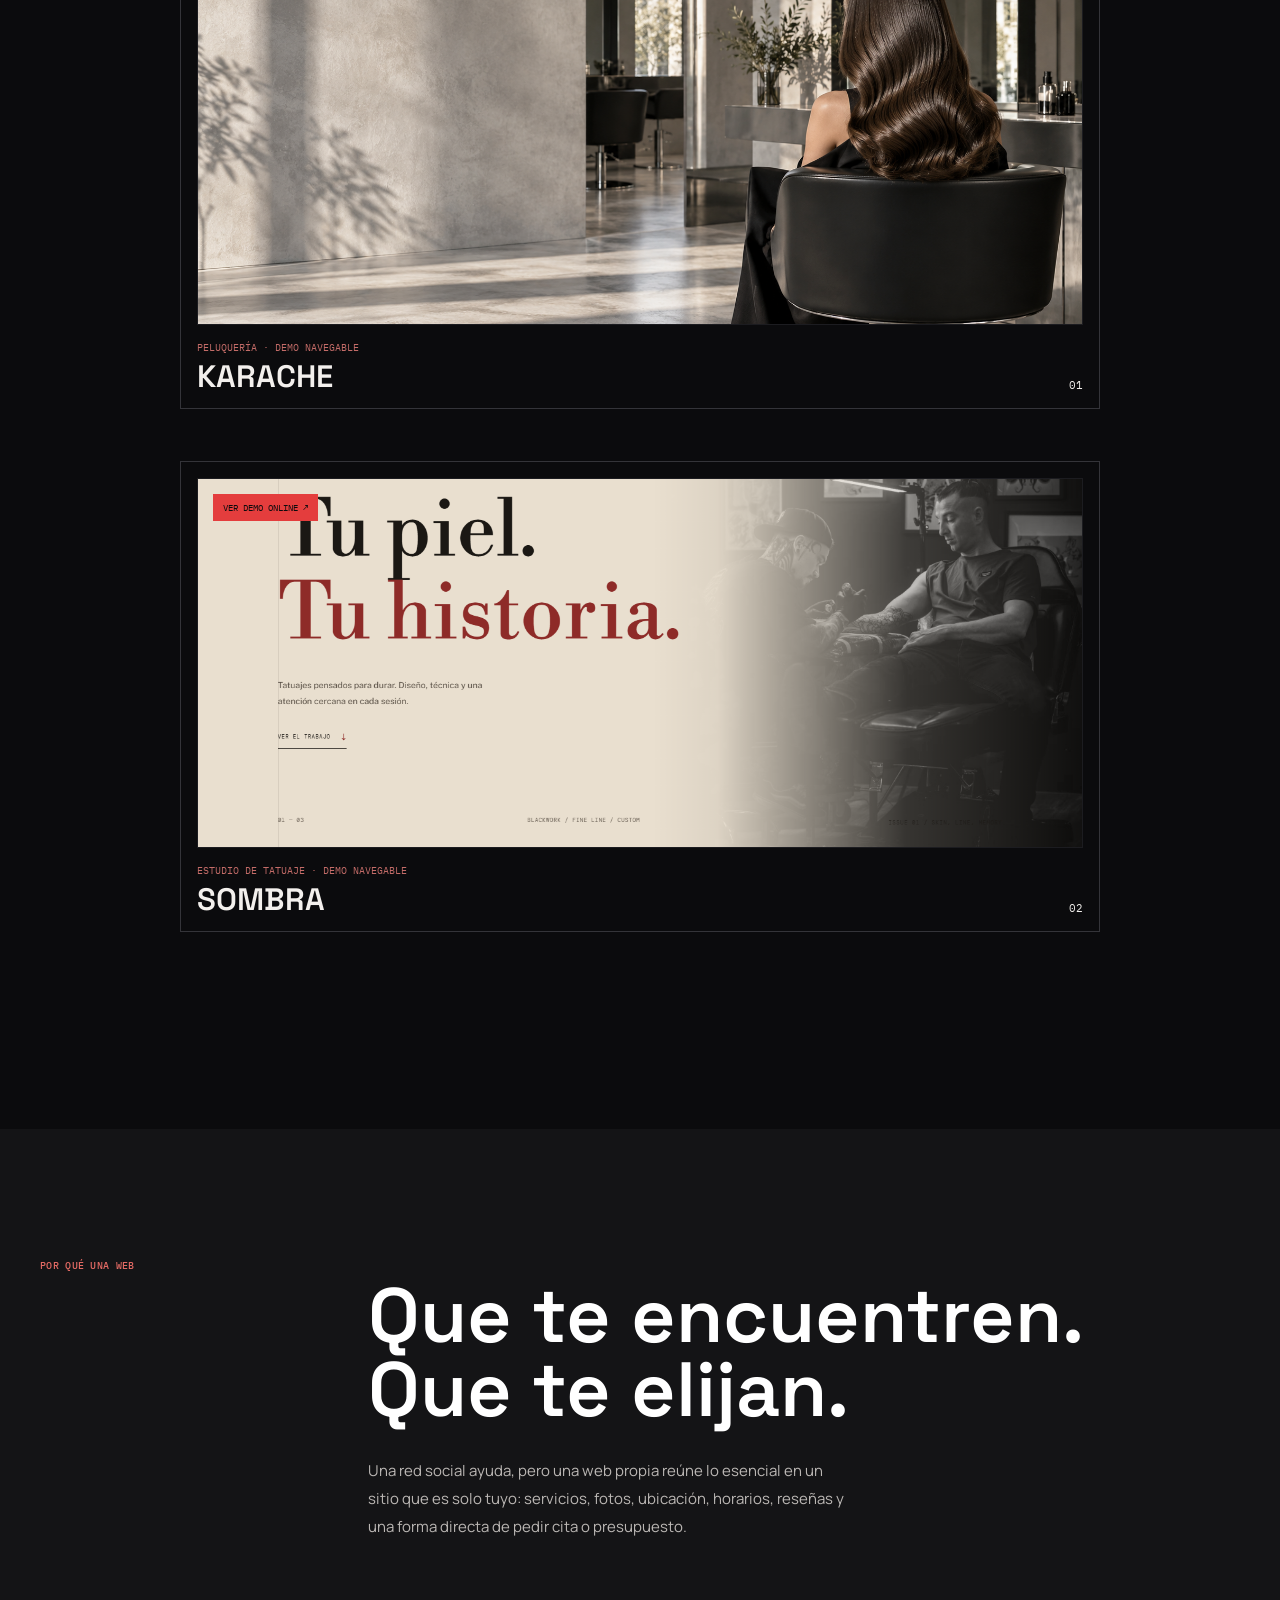
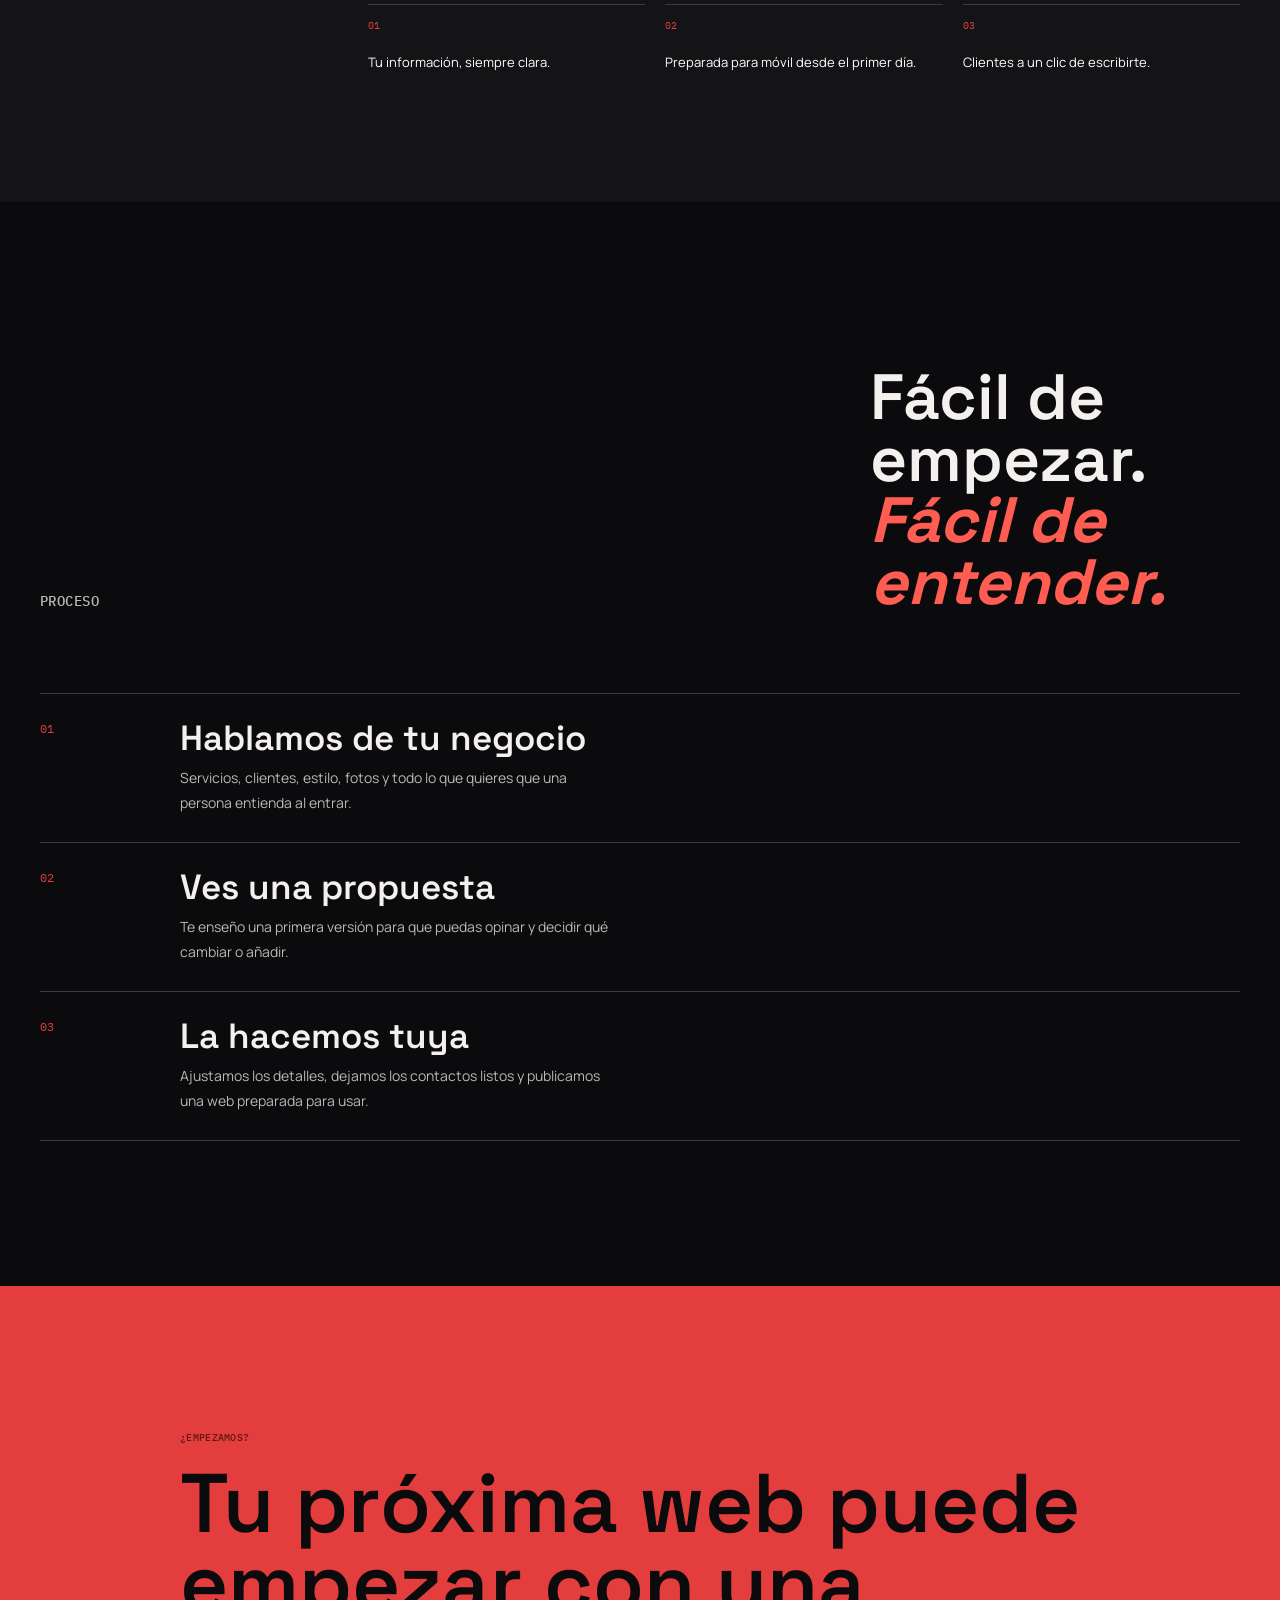
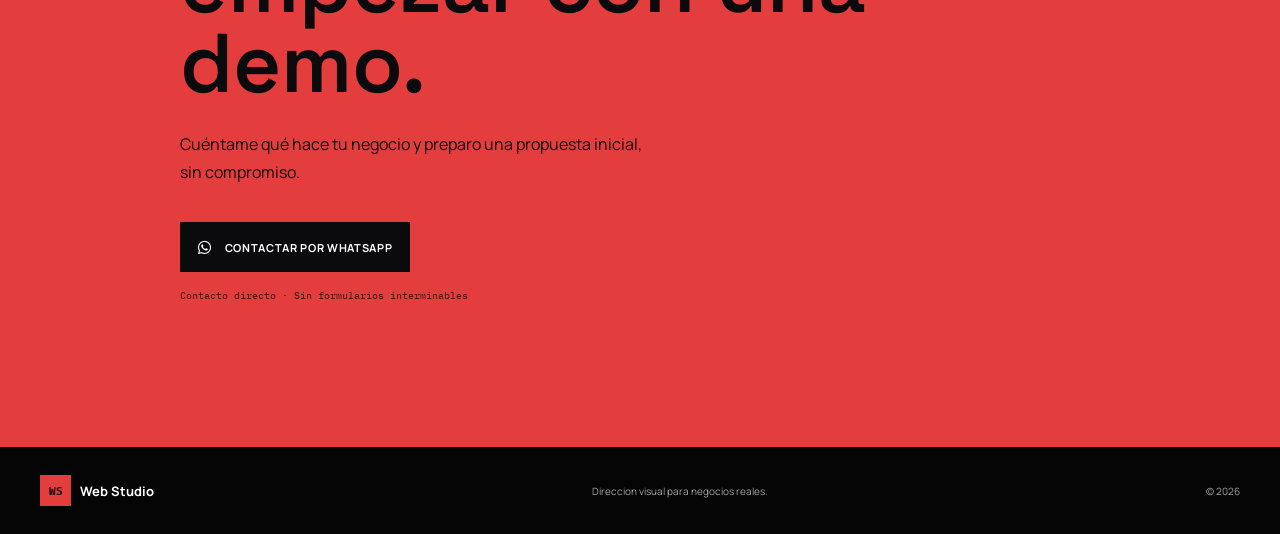
==== commit 2240646f: "Add files via upload" ====
--- a/index.html
+++ b/index.html
@@ -33,8 +33,8 @@
                 </div>
                 <div class="hero-visual" aria-label="Selección de proyectos web">
                     <div class="visual-top"><span>01 / Diseño con intención</span><span>Madrid · España</span></div>
-                    <a class="browser-card browser-main browser-link" href="demos/indarra-fast-truck/" target="_blank" rel="noopener noreferrer"><img src="assets/indarra.png" alt="Vista de una demo web"><div class="browser-bar"><i></i><i></i><i></i><span>Demo web 01</span></div></a>
-                    <a class="browser-card browser-small browser-link" href="demos/karache/" target="_blank" rel="noopener noreferrer"><img src="assets/demo-02.png" alt="Vista de una demo web"><div class="browser-bar"><i></i><i></i><i></i><span>Demo web 02</span></div></a>
+                    <a class="browser-card browser-main browser-link" href="demos/karache/" target="_blank" rel="noopener noreferrer"><img src="assets/karache.png" alt="Vista de la demo de Karache"><div class="browser-bar"><i></i><i></i><i></i><span>Karache / Peluquería</span></div></a>
+                    <a class="browser-card browser-small browser-link" href="demos/estudio-tatuaje/" target="_blank" rel="noopener noreferrer"><img src="assets/tatuaje.png" alt="Vista de la demo de estudio de tatuaje"><div class="browser-bar"><i></i><i></i><i></i><span>Estudio de tatuaje</span></div></a>
                 </div>
             </div>
         </section>
@@ -47,9 +47,8 @@
             <div class="container">
                 <div class="section-heading"><p class="eyebrow">Proyectos</p><h2>Webs que<br><em>abren conversación.</em></h2><p>Demos navegables para distintos negocios locales. Cada una se adapta después a la identidad, servicios y fotografías reales de cada empresa.</p></div>
                 <div class="project-grid">
-                    <article class="project-card wide"><a class="project-image" href="demos/indarra-fast-truck/" target="_blank" rel="noopener noreferrer" aria-label="Abrir demo web 01"><img src="assets/indarra.png" alt="Vista de la demo web 01"><span class="live-tag">Ver demo online ↗</span></a><div class="project-info"><div><p>Demo navegable</p><h3>Proyecto web 01</h3></div><span>01</span></div></article>
-                    <article class="project-card"><a class="project-image" href="demos/karache/" target="_blank" rel="noopener noreferrer" aria-label="Abrir demo web 02"><img src="assets/demo-02.png" alt="Vista de la demo web 02"><span class="live-tag">Ver demo online ↗</span></a><div class="project-info"><div><p>Demo navegable</p><h3>Proyecto web 02</h3></div><span>02</span></div></article>
-                    <article class="project-card"><a class="project-image" href="demos/estudio-tatuaje/" target="_blank" rel="noopener noreferrer" aria-label="Abrir demo web 03"><img src="assets/demo-03.png" alt="Vista de la demo web 03"><span class="live-tag">Ver demo online ↗</span></a><div class="project-info"><div><p>Demo navegable</p><h3>Proyecto web 03</h3></div><span>03</span></div></article>
+                    <article class="project-card"><a class="project-image" href="demos/karache/" target="_blank" rel="noopener noreferrer" aria-label="Abrir demo de Karache"><img src="assets/karache.png" alt="Vista de la demo de Karache"><span class="live-tag">Ver demo online ↗</span></a><div class="project-info"><div><p>Peluquería · Demo navegable</p><h3>KARACHE</h3></div><span>01</span></div></article>
+                    <article class="project-card"><a class="project-image" href="demos/estudio-tatuaje/" target="_blank" rel="noopener noreferrer" aria-label="Abrir demo de estudio de tatuaje"><img src="assets/tatuaje.png" alt="Vista de la demo de estudio de tatuaje"><span class="live-tag">Ver demo online ↗</span></a><div class="project-info"><div><p>Estudio de tatuaje · Demo navegable</p><h3>SOMBRA</h3></div><span>02</span></div></article>
                 </div>
             </div>
         </section>
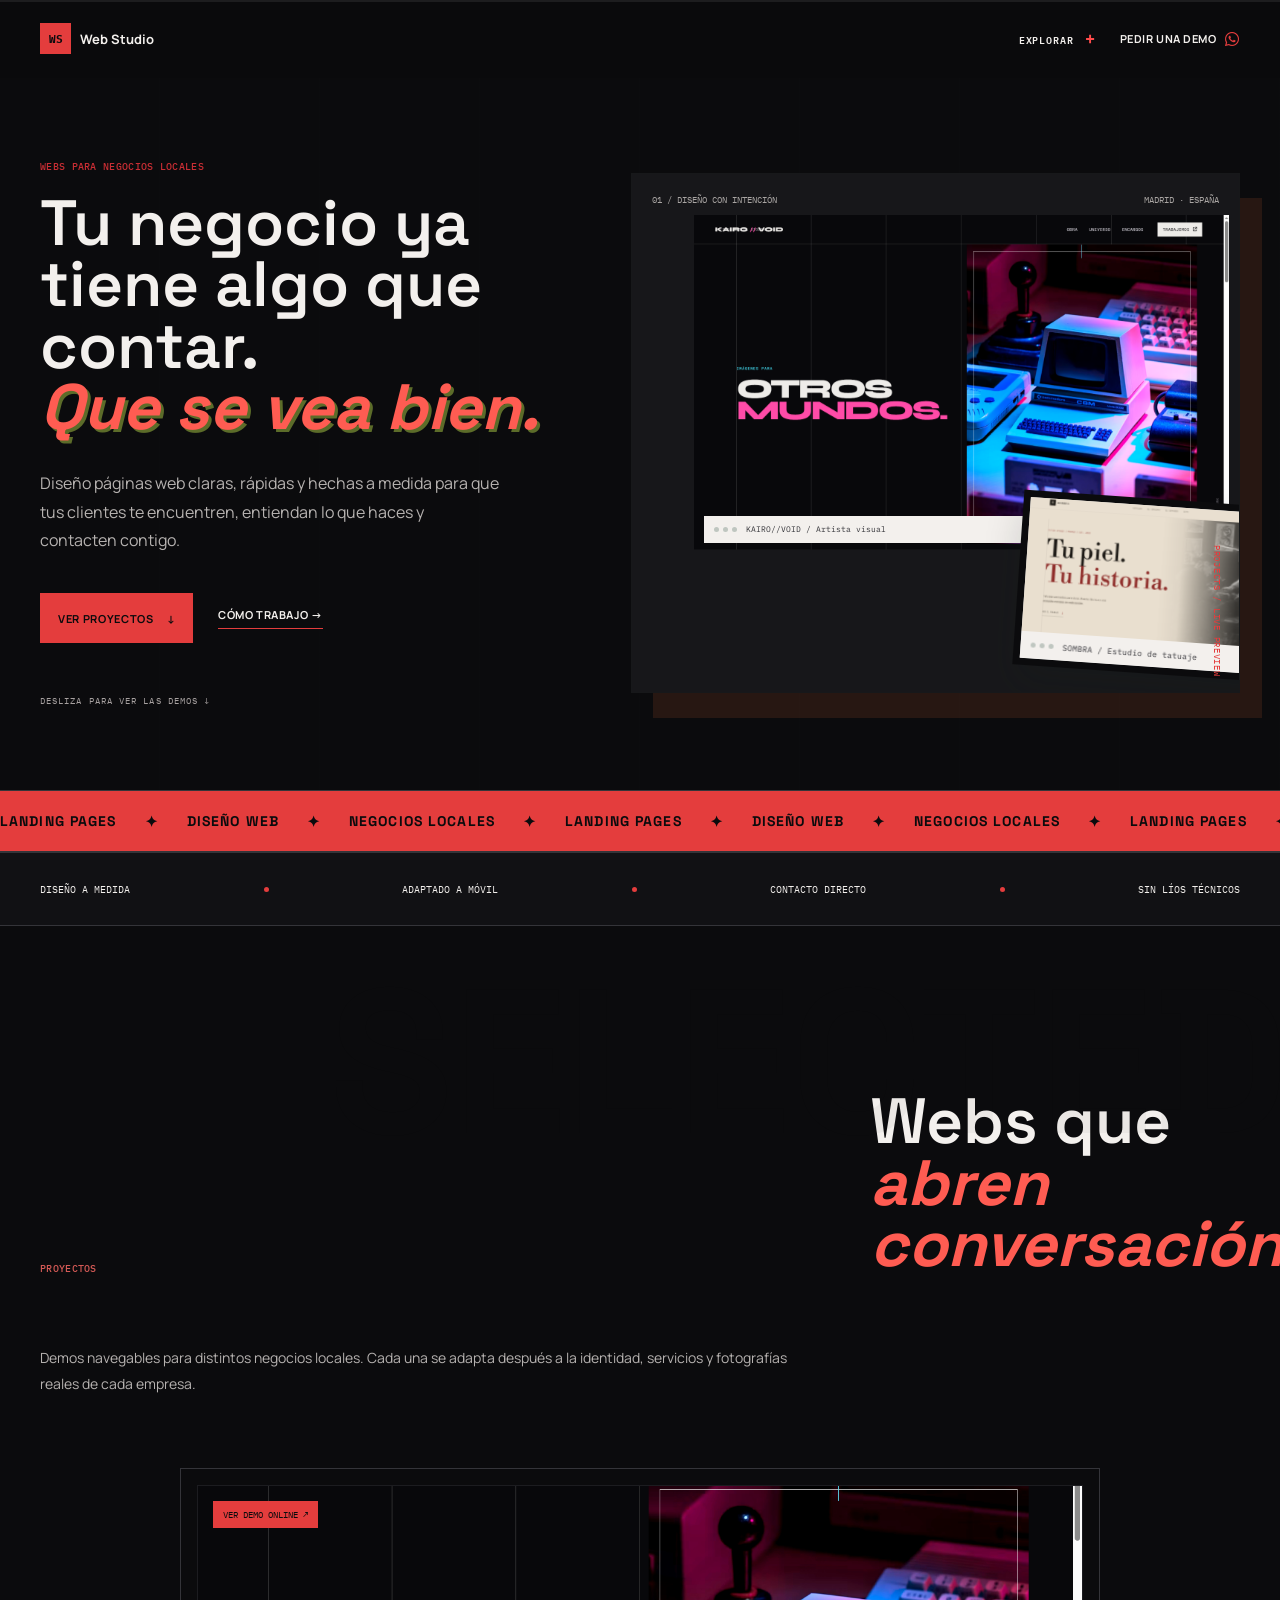
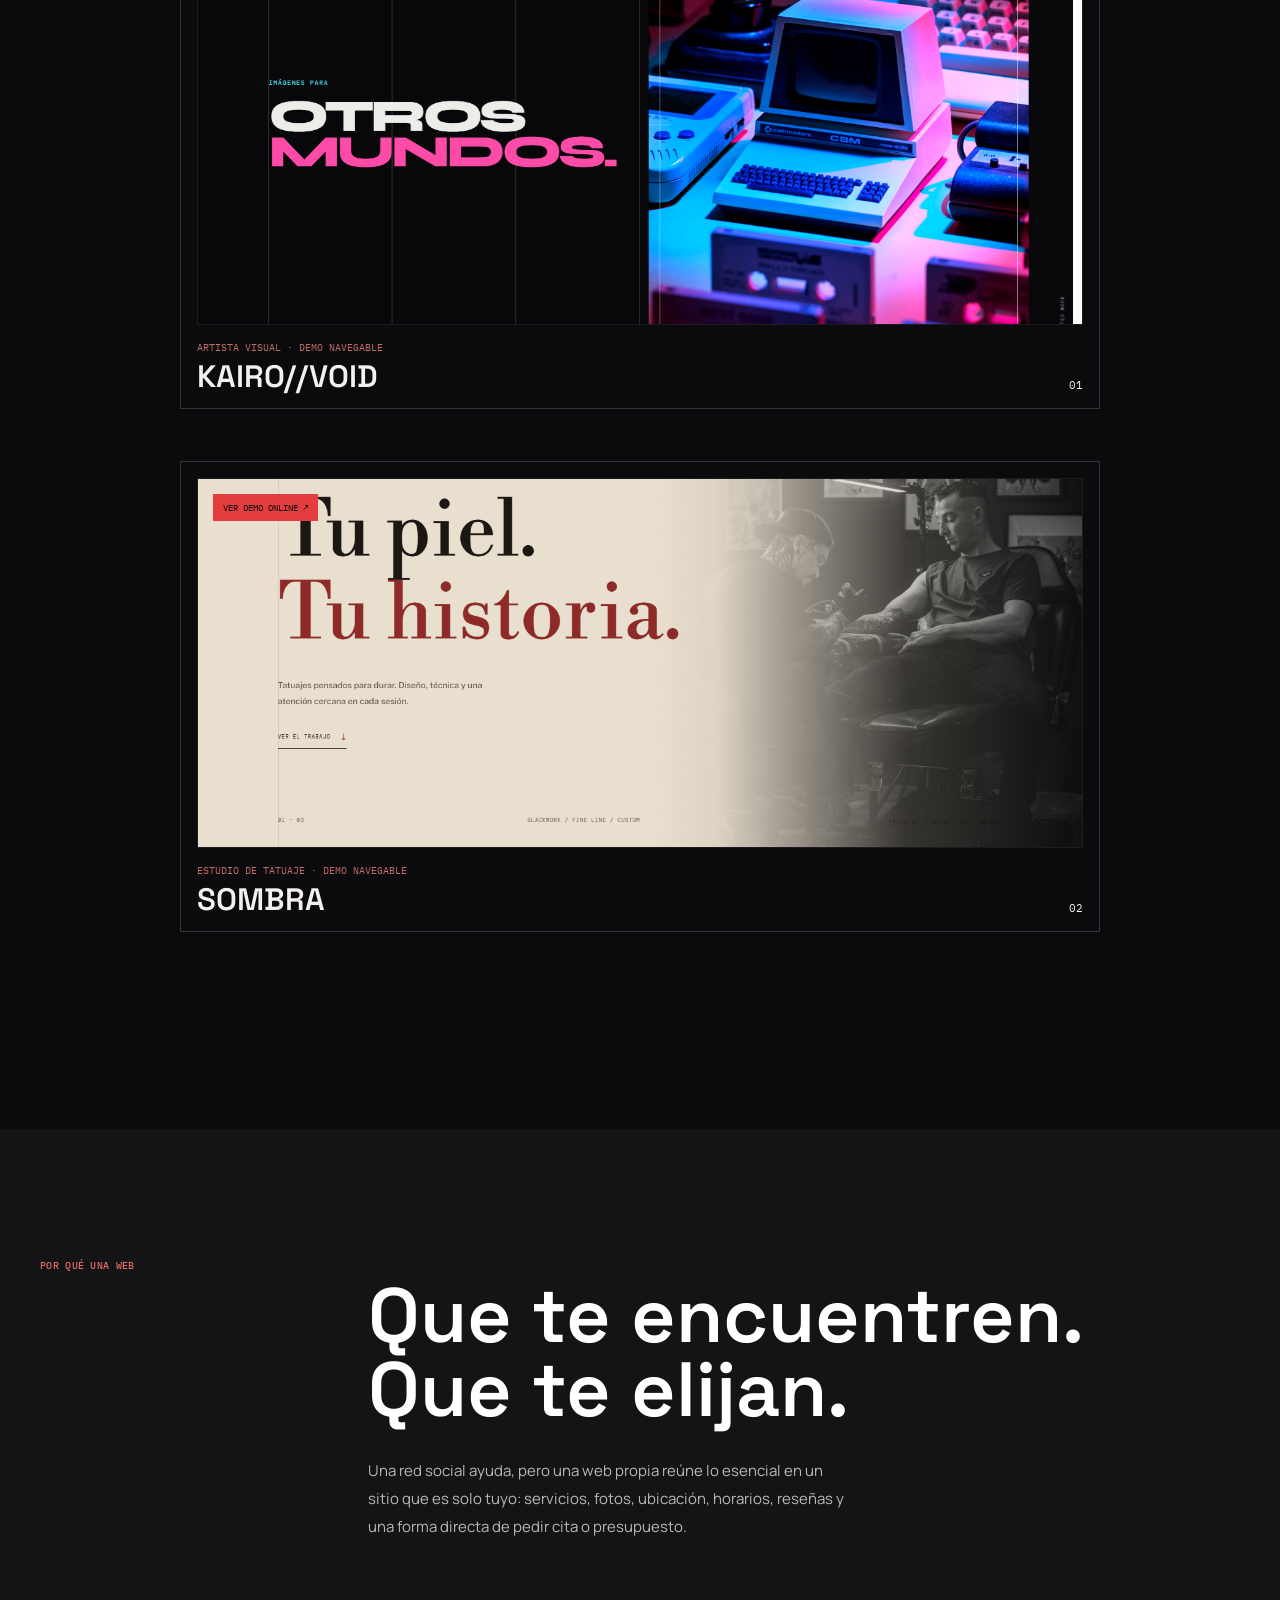
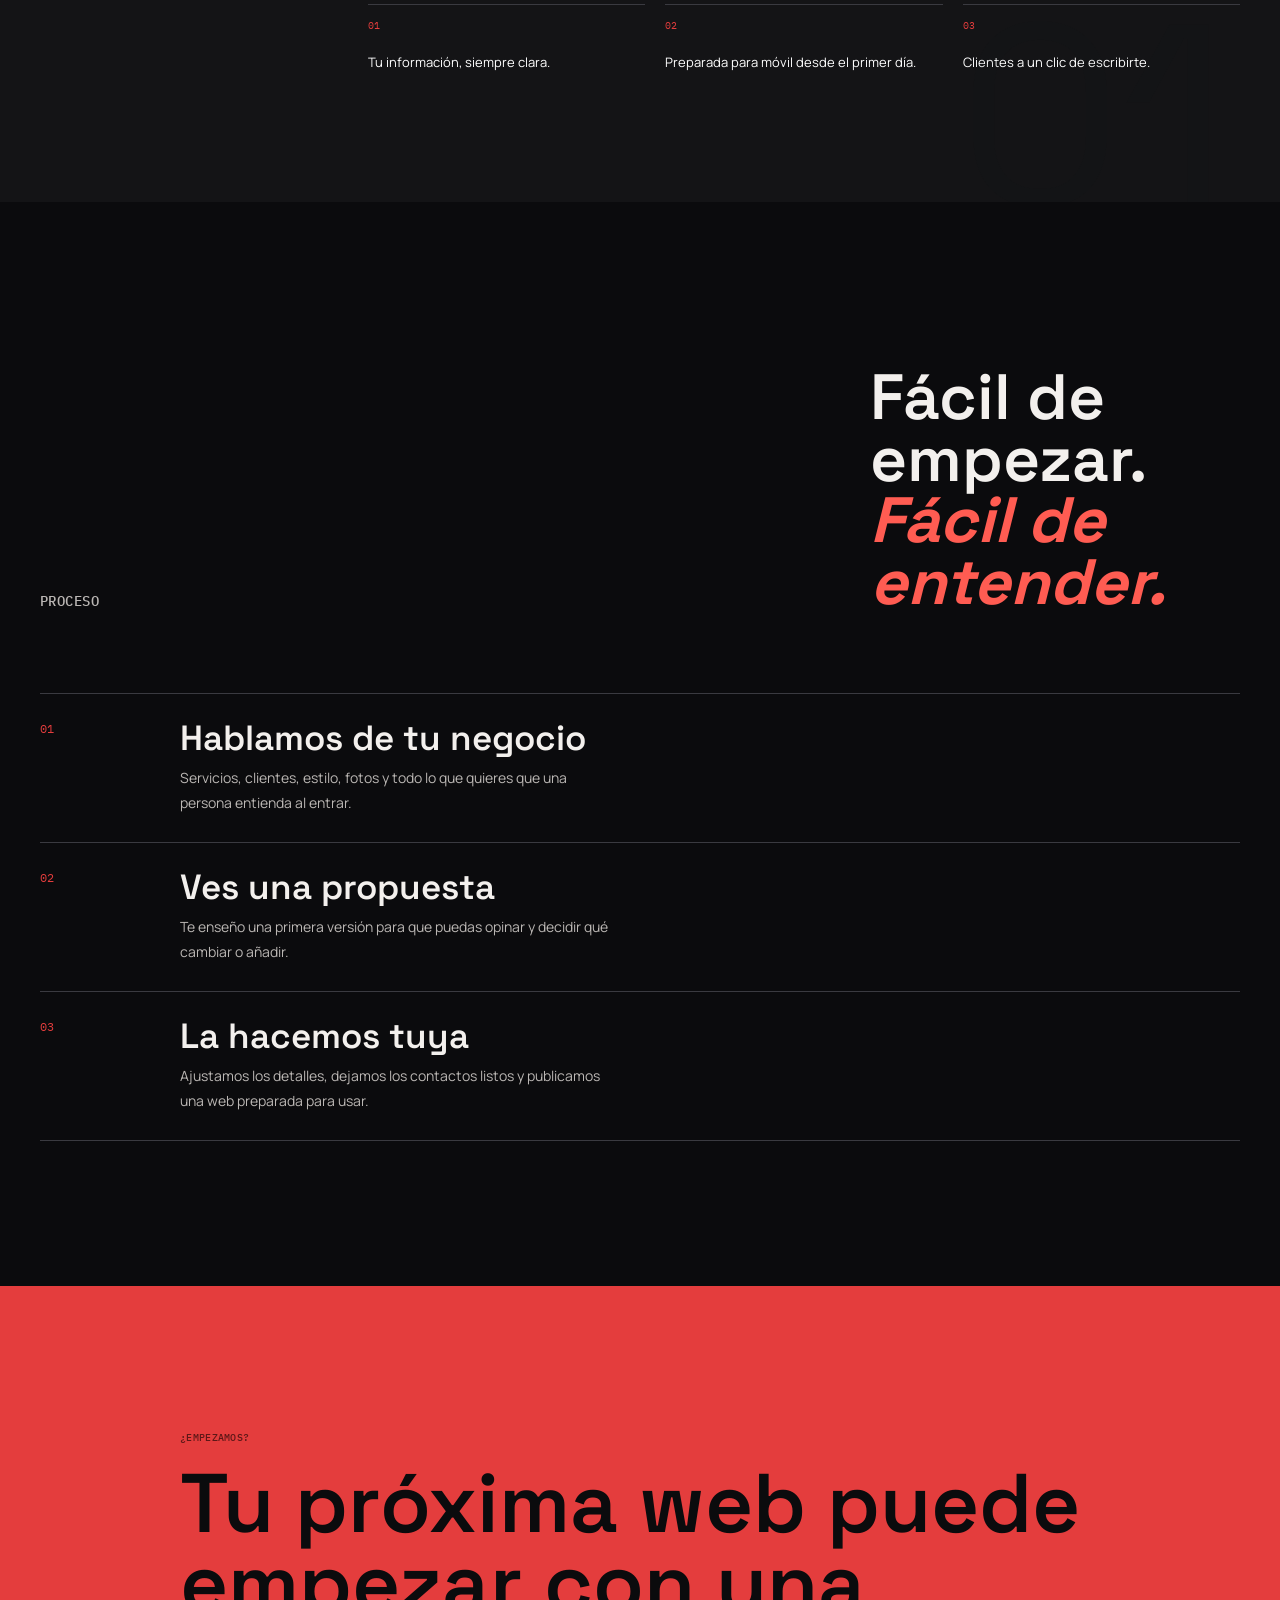
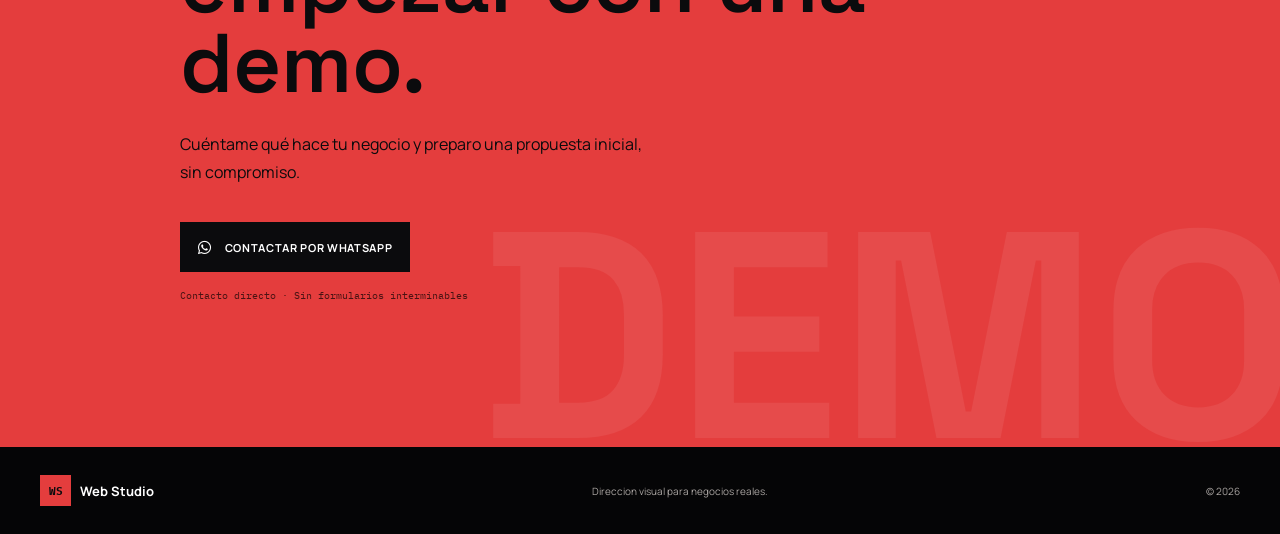
==== commit bb92e579: "Add files via upload" ====
--- a/index.html
+++ b/index.html
@@ -12,16 +12,25 @@
     <link rel="stylesheet" href="https://cdnjs.cloudflare.com/ajax/libs/font-awesome/6.4.0/css/all.min.css">
     <link rel="stylesheet" href="styles.css">
     <link rel="stylesheet" href="icons.css">
+    <link rel="stylesheet" href="portfolio-experience.css">
 </head>
 <body>
+    <div class="portfolio-meter" aria-hidden="true"><span></span></div>
     <header class="site-header" id="inicio">
         <a class="brand" href="#inicio" aria-label="Web Studio, inicio"><span>WS</span> Web Studio</a>
         <nav class="desktop-nav" aria-label="Navegación principal"><a href="#proyectos">Proyectos</a><a href="#proceso">Proceso</a><a href="#contacto">Contacto</a></nav>
+        <button class="studio-index-trigger" type="button" aria-controls="studio-index" aria-expanded="false">Explorar <span>+</span></button>
         <a class="header-action" href="https://wa.me/34646201139?text=Hola%2C%20me%20gustar%C3%ADa%20pedir%20una%20demo%20para%20mi%20negocio" target="_blank" rel="noopener noreferrer">Pedir una demo <i class="fa-brands fa-whatsapp" aria-hidden="true"></i></a>
         <button class="menu-button" type="button" aria-label="Abrir menú" aria-expanded="false"><i></i><i></i></button>
         <nav class="mobile-nav" aria-label="Navegación móvil"><a href="#proyectos">Proyectos</a><a href="#proceso">Proceso</a><a href="#contacto">Contacto</a></nav>
     </header>
 
+    <section id="studio-index" class="studio-index" aria-label="Indice de navegacion" aria-hidden="true">
+        <div class="index-grid" aria-hidden="true"></div>
+        <div class="index-top"><span>WEB STUDIO / RUTA</span><button class="index-close" type="button" aria-label="Cerrar navegacion"><i class="fa-solid fa-xmark" aria-hidden="true"></i></button></div>
+        <nav class="index-links" aria-label="Secciones"><a href="#inicio"><span>00</span><strong>Inicio</strong><small>La idea</small></a><a href="#proyectos"><span>01</span><strong>Proyectos</strong><small>Demos navegables</small></a><a href="#proceso"><span>02</span><strong>Proceso</strong><small>Como trabajamos</small></a><a href="#contacto"><span>03</span><strong>Contacto</strong><small>Tu proxima demo</small></a></nav>
+        <div class="index-bottom"><span>DISEÑO WEB PARA NEGOCIOS LOCALES</span><span>01 / 01</span></div>
+    </section>
     <main>
         <section class="hero">
             <div class="container hero-grid">
@@ -33,8 +42,8 @@
                 </div>
                 <div class="hero-visual" aria-label="Selección de proyectos web">
                     <div class="visual-top"><span>01 / Diseño con intención</span><span>Madrid · España</span></div>
-                    <a class="browser-card browser-main browser-link" href="demos/karache/" target="_blank" rel="noopener noreferrer"><img src="assets/karache.png" alt="Vista de la demo de Karache"><div class="browser-bar"><i></i><i></i><i></i><span>Karache / Peluquería</span></div></a>
-                    <a class="browser-card browser-small browser-link" href="demos/estudio-tatuaje/" target="_blank" rel="noopener noreferrer"><img src="assets/tatuaje.png" alt="Vista de la demo de estudio de tatuaje"><div class="browser-bar"><i></i><i></i><i></i><span>Estudio de tatuaje</span></div></a>
+                    <a class="browser-card browser-main browser-link" href="demos/kairo-void/" target="_blank" rel="noopener noreferrer"><img src="assets/kairo-void.png" alt="Vista de la demo KAIRO VOID"><div class="browser-bar"><i></i><i></i><i></i><span>KAIRO//VOID / Artista visual</span></div></a>
+                    <a class="browser-card browser-small browser-link" href="demos/estudio-tatuaje/" target="_blank" rel="noopener noreferrer"><img src="assets/tatuaje.png" alt="Vista de la demo de estudio de tatuaje"><div class="browser-bar"><i></i><i></i><i></i><span>SOMBRA / Estudio de tatuaje</span></div></a>
                 </div>
             </div>
         </section>
@@ -47,7 +56,7 @@
             <div class="container">
                 <div class="section-heading"><p class="eyebrow">Proyectos</p><h2>Webs que<br><em>abren conversación.</em></h2><p>Demos navegables para distintos negocios locales. Cada una se adapta después a la identidad, servicios y fotografías reales de cada empresa.</p></div>
                 <div class="project-grid">
-                    <article class="project-card"><a class="project-image" href="demos/karache/" target="_blank" rel="noopener noreferrer" aria-label="Abrir demo de Karache"><img src="assets/karache.png" alt="Vista de la demo de Karache"><span class="live-tag">Ver demo online ↗</span></a><div class="project-info"><div><p>Peluquería · Demo navegable</p><h3>KARACHE</h3></div><span>01</span></div></article>
+                    <article class="project-card wide"><a class="project-image" href="demos/kairo-void/" target="_blank" rel="noopener noreferrer" aria-label="Abrir demo de KAIRO VOID"><img src="assets/kairo-void.png" alt="Vista de la demo KAIRO VOID"><span class="live-tag">Ver demo online ↗</span></a><div class="project-info"><div><p>Artista visual · Demo navegable</p><h3>KAIRO//VOID</h3></div><span>01</span></div></article>
                     <article class="project-card"><a class="project-image" href="demos/estudio-tatuaje/" target="_blank" rel="noopener noreferrer" aria-label="Abrir demo de estudio de tatuaje"><img src="assets/tatuaje.png" alt="Vista de la demo de estudio de tatuaje"><span class="live-tag">Ver demo online ↗</span></a><div class="project-info"><div><p>Estudio de tatuaje · Demo navegable</p><h3>SOMBRA</h3></div><span>02</span></div></article>
                 </div>
             </div>
@@ -57,7 +66,7 @@
 
         <section class="process" id="proceso"><div class="container"><div class="section-heading"><p class="eyebrow">Proceso</p><h2>Fácil de empezar.<br><em>Fácil de entender.</em></h2></div><ol><li><span>01</span><div><h3>Hablamos de tu negocio</h3><p>Servicios, clientes, estilo, fotos y todo lo que quieres que una persona entienda al entrar.</p></div></li><li><span>02</span><div><h3>Ves una propuesta</h3><p>Te enseño una primera versión para que puedas opinar y decidir qué cambiar o añadir.</p></div></li><li><span>03</span><div><h3>La hacemos tuya</h3><p>Ajustamos los detalles, dejamos los contactos listos y publicamos una web preparada para usar.</p></div></li></ol></div></section>
 
-        <section class="contact" id="contacto"><div class="container contact-inner"><p class="eyebrow">¿Empezamos?</p><h2>Tu próxima web puede<br>empezar con una demo.</h2><p>Cuéntame qué hace tu negocio y preparo una propuesta inicial, sin compromiso.</p><a class="button button-accent contact-link" href="https://wa.me/34646201139?text=Hola%2C%20me%20gustar%C3%ADa%20hablar%20sobre%20una%20web%20para%20mi%20negocio" target="_blank" rel="noopener noreferrer"><i class="fa-brands fa-whatsapp" aria-hidden="true"></i> Contactar por WhatsApp</a><small>Contacto directo · Sin formularios interminables</small></div></section>
+        <section class="contact" id="contacto"><div class="container contact-inner"><p class="eyebrow">¿Empezamos?</p><h2>Tu próxima web puede<br>empezar con una demo.</h2><p>Cuéntame qué hace tu negocio y preparo una propuesta inicial, sin compromiso.</p><a class="button button-accent contact-link" href="https://wa.me/34600000000?text=Hola%2C%20me%20gustar%C3%ADa%20hablar%20sobre%20una%20web%20para%20mi%20negocio" target="_blank" rel="noopener noreferrer"><i class="fa-brands fa-whatsapp" aria-hidden="true"></i> Contactar por WhatsApp</a><small>Contacto directo · Sin formularios interminables</small></div></section>
     </main>
 
     <footer><div class="container"><a class="brand" href="#inicio"><span>WS</span> Web Studio</a><p>Direccion visual para negocios reales.</p><span>© <span id="year"></span></span></div></footer>
--- a/portfolio-experience.css
+++ b/portfolio-experience.css
@@ -0,0 +1,59 @@
+/* Immersive layer for the studio portfolio. */
+:root { --signal:#ff4b4b; --signal-dark:#c92e34; }
+html { scrollbar-width:none; }
+html::-webkit-scrollbar,body::-webkit-scrollbar { display:none; }
+.portfolio-meter { position:fixed; z-index:60; inset:0 0 auto; height:2px; pointer-events:none; background:rgba(255,255,255,.08); }
+.portfolio-meter span { display:block; width:var(--portfolio-progress,0%); height:100%; background:var(--signal); box-shadow:0 0 14px var(--signal); transition:width .08s linear; }
+.site-header { display:flex; gap:18px; padding-left:max(24px,calc((100vw - 1200px)/2)); padding-right:max(24px,calc((100vw - 1200px)/2)); }
+.site-header .brand { margin-right:auto; }
+.desktop-nav,.menu-button,.mobile-nav { display:none !important; }
+.studio-index-trigger { display:inline-flex; align-items:baseline; gap:11px; border:0; background:transparent; color:var(--ink); font-family:var(--mono); font-size:10px; font-weight:600; letter-spacing:.09em; text-transform:uppercase; cursor:pointer; }
+.studio-index-trigger span { color:var(--signal); font-size:17px; line-height:.5; transition:transform .3s ease,color .3s ease; }
+.studio-index-trigger:hover span { color:var(--acid); transform:rotate(90deg); }
+.header-action { justify-self:auto; }
+.studio-index { position:fixed; z-index:50; inset:0; display:grid; grid-template-rows:auto 1fr auto; padding:clamp(22px,4vw,64px); overflow:hidden; background:#0c0c0f; color:#f7f7f4; clip-path:inset(0 0 100% 0); pointer-events:none; transition:clip-path .58s cubic-bezier(.77,0,.18,1); }
+.studio-index.is-open { clip-path:inset(0); pointer-events:auto; }
+.studio-index::before { content:""; position:absolute; inset:0; opacity:.62; background:repeating-linear-gradient(90deg,transparent 0,transparent calc(12.5% - 1px),rgba(255,255,255,.15) calc(12.5% - 1px),rgba(255,255,255,.15) 12.5%); }
+.studio-index::after { content:""; position:absolute; top:0; bottom:0; left:12%; width:1px; background:var(--signal); box-shadow:0 0 22px var(--signal); }
+.index-grid { position:absolute; inset:0; background:repeating-linear-gradient(0deg,transparent 0,transparent 84px,rgba(214,255,86,.1) 85px); }
+.index-top,.index-bottom,.index-links { position:relative; z-index:1; }
+.index-top,.index-bottom { display:flex; align-items:center; justify-content:space-between; color:var(--acid); font-family:var(--mono); font-size:10px; letter-spacing:.1em; }
+.index-close { width:44px; height:44px; display:grid; place-items:center; border:1px solid rgba(255,255,255,.3); background:transparent; color:#fff; cursor:pointer; transition:transform .25s ease,background .25s ease,color .25s ease; }
+.index-close:hover { background:#fff; color:#0c0c0f; transform:rotate(90deg); }
+.index-links { align-self:center; width:min(1020px,100%); margin:auto; }
+.index-links a { display:grid; grid-template-columns:60px minmax(0,1fr) auto; align-items:center; gap:18px; padding:11px 0; border-bottom:1px solid rgba(255,255,255,.24); font-family:var(--display); font-size:clamp(3.3rem,8.4vw,8.9rem); font-weight:600; line-height:.82; letter-spacing:0; transition:color .2s ease,padding .25s ease; }
+.index-links a:first-child { border-top:1px solid rgba(255,255,255,.24); }
+.index-links a span,.index-links a small { font-family:var(--mono); font-size:10px; letter-spacing:.08em; text-transform:uppercase; }
+.index-links a span { color:var(--acid); }.index-links a small { color:#a6a6aa; opacity:0; transform:translateX(-14px); transition:opacity .2s ease,transform .25s ease; }
+.index-links a:hover { padding-left:18px; color:var(--signal); }.index-links a:hover small { opacity:1; transform:none; }
+body.index-open { overflow:hidden; }
+.hero { position:relative; isolation:isolate; }
+.hero::after { content:""; position:absolute; z-index:-1; inset:0; opacity:.23; pointer-events:none; background:repeating-linear-gradient(90deg,transparent 0,transparent calc(12.5% - 1px),rgba(24,32,29,.2) calc(12.5% - 1px),rgba(24,32,29,.2) 12.5%); }
+.hero-copy .eyebrow { color:var(--signal-dark); }
+.hero h1 em { text-shadow:3px 3px 0 rgba(214,255,86,.4); }
+.hero-visual { overflow:hidden; border:1px solid rgba(24,32,29,.15); box-shadow:22px 25px 0 rgba(237,106,61,.12); }
+.hero-visual::after { content:"PROJECTS / LIVE PREVIEW"; position:absolute; z-index:3; right:16px; bottom:16px; color:var(--acid); font-family:var(--mono); font-size:9px; letter-spacing:.08em; writing-mode:vertical-rl; }
+.browser-card { transition:transform .45s cubic-bezier(.2,.75,.2,1),box-shadow .35s ease; }.browser-main:hover { transform:translate(-6px,-6px); box-shadow:14px 16px 0 rgba(237,106,61,.23); }.browser-small:hover { transform:rotate(1deg) translate(-4px,-4px); }
+.marquee { position:relative; z-index:2; }.marquee-track { animation-duration:14s; }
+.projects { position:relative; }.projects::before { content:"SELECTED"; position:absolute; top:55px; right:-.04em; color:rgba(24,32,29,.04); font-family:var(--display); font-size:clamp(6rem,16vw,17rem); font-weight:700; line-height:.8; pointer-events:none; }
+.project-card { overflow:hidden; }.project-card::after { content:""; position:absolute; top:0; bottom:0; left:0; width:3px; background:var(--signal); transform:scaleY(0); transform-origin:bottom; transition:transform .35s ease; }.project-card:hover::after { transform:scaleY(1); }.project-card:hover .project-image img { transform:scale(1.045); }.project-card .project-image img { transition:transform .6s cubic-bezier(.2,.75,.2,1); }
+.why { position:relative; overflow:hidden; }.why::after { content:"01"; position:absolute; right:4vw; bottom:-.3em; color:rgba(24,32,29,.06); font-family:var(--display); font-size:clamp(8rem,20vw,23rem); pointer-events:none; }
+.process li { transition:padding .3s ease,background .3s ease; }.process li:hover { padding-left:18px; background:rgba(214,255,86,.12); }
+.contact { position:relative; overflow:hidden; }.contact::before { content:"DEMO"; position:absolute; right:-.06em; bottom:-.26em; color:rgba(255,255,255,.07); font-family:var(--display); font-size:clamp(9rem,23vw,28rem); font-weight:700; letter-spacing:0; pointer-events:none; }.contact-inner { position:relative; z-index:1; }.contact-link { box-shadow:5px 5px 0 var(--acid); }.contact-link:hover { box-shadow:8px 8px 0 var(--ink); }
+@media(max-width:767px) { .site-header { padding:0 16px; }.header-action { display:none; }.studio-index-trigger { display:inline-flex; margin-left:auto; }.index-links a { grid-template-columns:34px 1fr; gap:8px; font-size:clamp(3.1rem,16vw,5.8rem); }.index-links a small { display:none; }.index-bottom { font-size:8px; }.hero-visual::after { display:none; }.hero-visual { box-shadow:9px 10px 0 rgba(237,106,61,.14); }.projects::before { top:36px; }.process li:hover { padding-left:0; } }
+@media(prefers-reduced-motion:reduce) { .portfolio-meter span,.studio-index,.index-links a,.index-links a small,.browser-card,.project-card::after,.project-card .project-image img,.process li { transition:none; }.marquee-track { animation:none; } }
+
+/* Portfolio route: intentionally different from the full-screen artist menu. */
+.studio-index { left:auto; width:min(660px,100%); padding:42px 42px 34px; background:var(--paper); color:var(--ink); border-left:10px solid var(--signal); clip-path:none; transform:translateX(105%); transition:transform .5s cubic-bezier(.76,0,.24,1); box-shadow:none; }
+.studio-index.is-open { transform:none; box-shadow:-100vmax 0 0 100vmax rgba(8,8,11,.68); }
+.studio-index::before { opacity:1; background:repeating-linear-gradient(0deg,transparent 0,transparent 49px,rgba(24,32,29,.1) 50px),repeating-linear-gradient(90deg,transparent 0,transparent 49px,rgba(24,32,29,.1) 50px); }
+.studio-index::after { top:0; right:auto; bottom:0; left:30px; width:1px; background:var(--signal); box-shadow:none; }
+.index-grid { display:none; }
+.index-top,.index-bottom { color:#58645f; font-size:9px; }
+.index-top { padding-bottom:25px; border-bottom:1px solid var(--line); }
+.index-close { border-color:var(--ink); color:var(--ink); background:transparent; }.index-close:hover { background:var(--ink); color:var(--paper); }
+.index-links { width:100%; margin:auto 0; }
+.index-links a { grid-template-columns:43px minmax(0,1fr) auto; gap:13px; padding:20px 0; border-color:var(--line); color:var(--ink); font-family:var(--body); font-size:clamp(1.9rem,4.2vw,3.5rem); font-weight:700; line-height:.9; letter-spacing:0; }
+.index-links a span { color:var(--signal); font-size:9px; }.index-links a small { color:#68736d; opacity:1; transform:none; font-size:9px; }.index-links a:hover { padding-left:8px; color:var(--signal-dark); }.index-links a:hover small { color:var(--ink); }
+.index-bottom { padding-top:21px; border-top:1px solid var(--line); color:#68736d; }
+@media(max-width:767px) { .studio-index { width:100%; padding:24px 24px 26px; border-left-width:7px; }.studio-index::after { left:19px; }.index-links a { grid-template-columns:31px 1fr; padding:18px 0; font-size:clamp(2.15rem,11vw,3.5rem); }.index-links a small { display:block; justify-self:start; grid-column:2; }.index-bottom { font-size:7px; } }
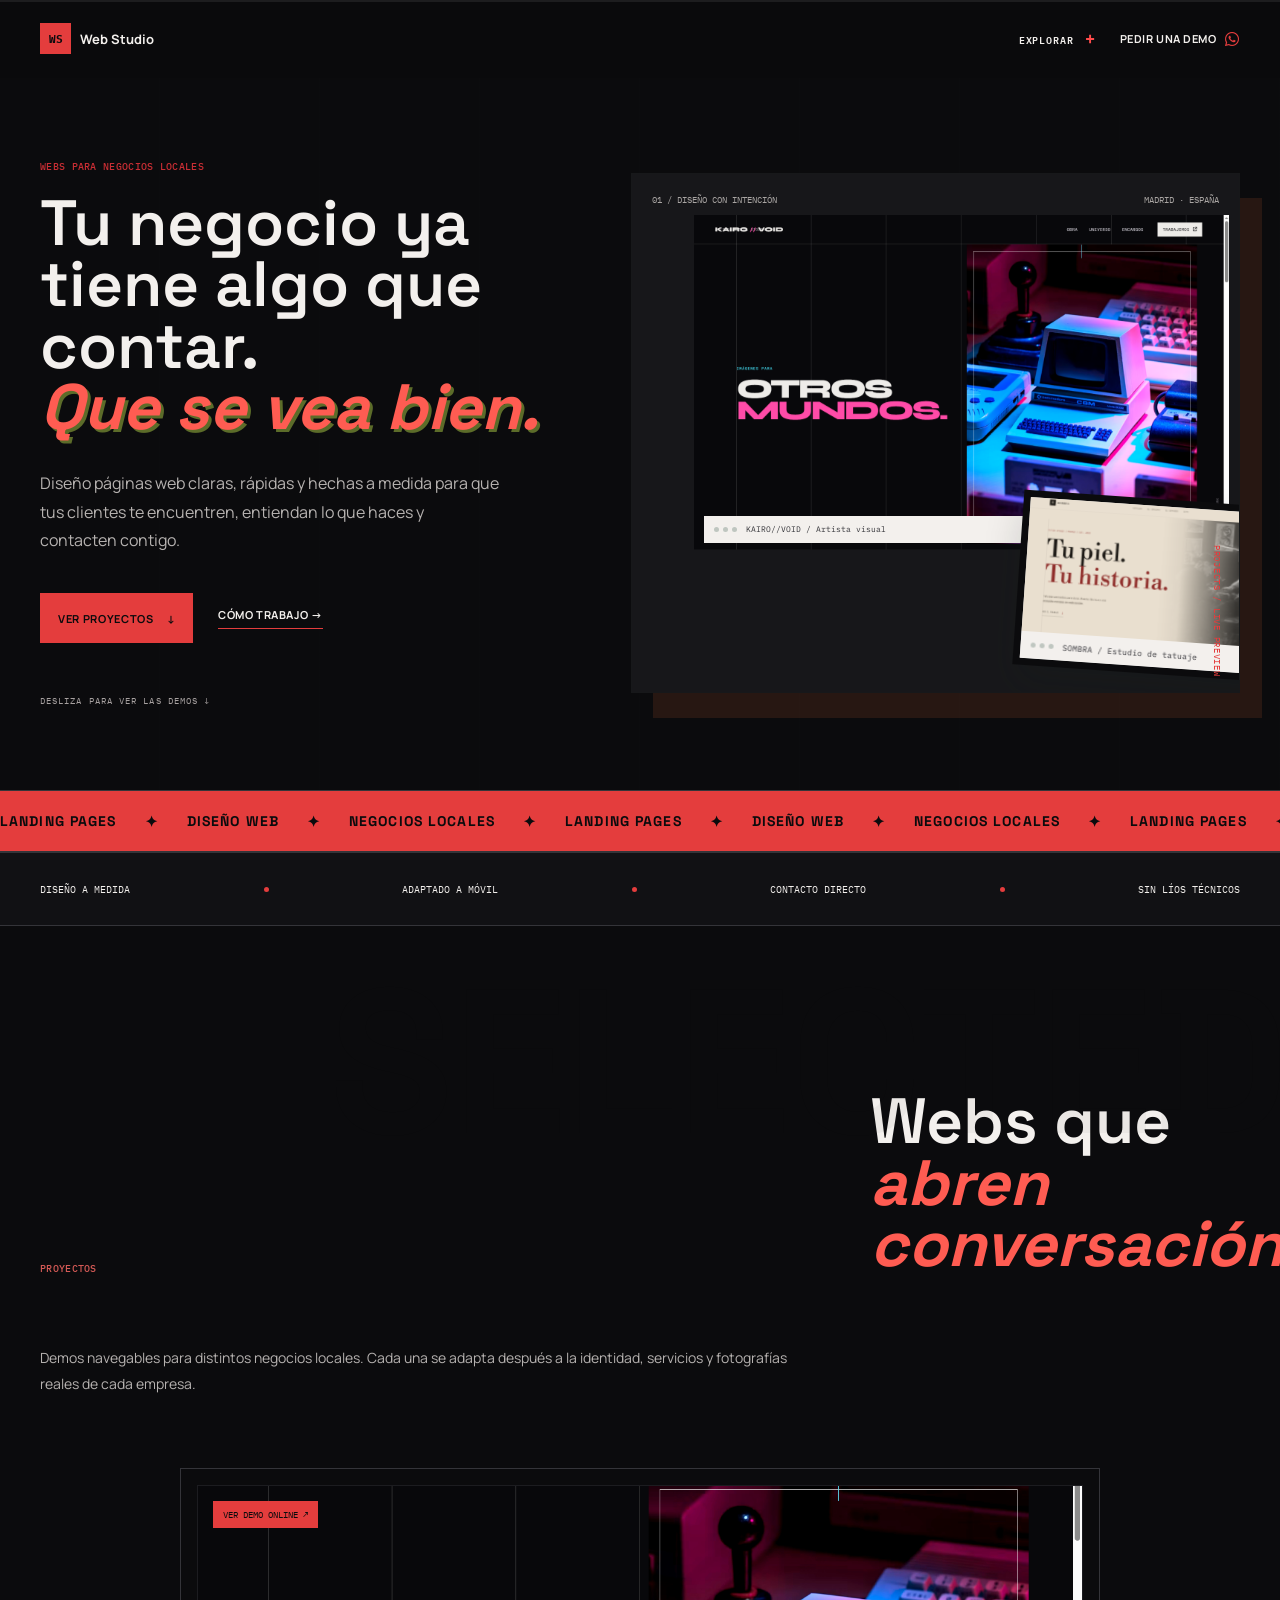
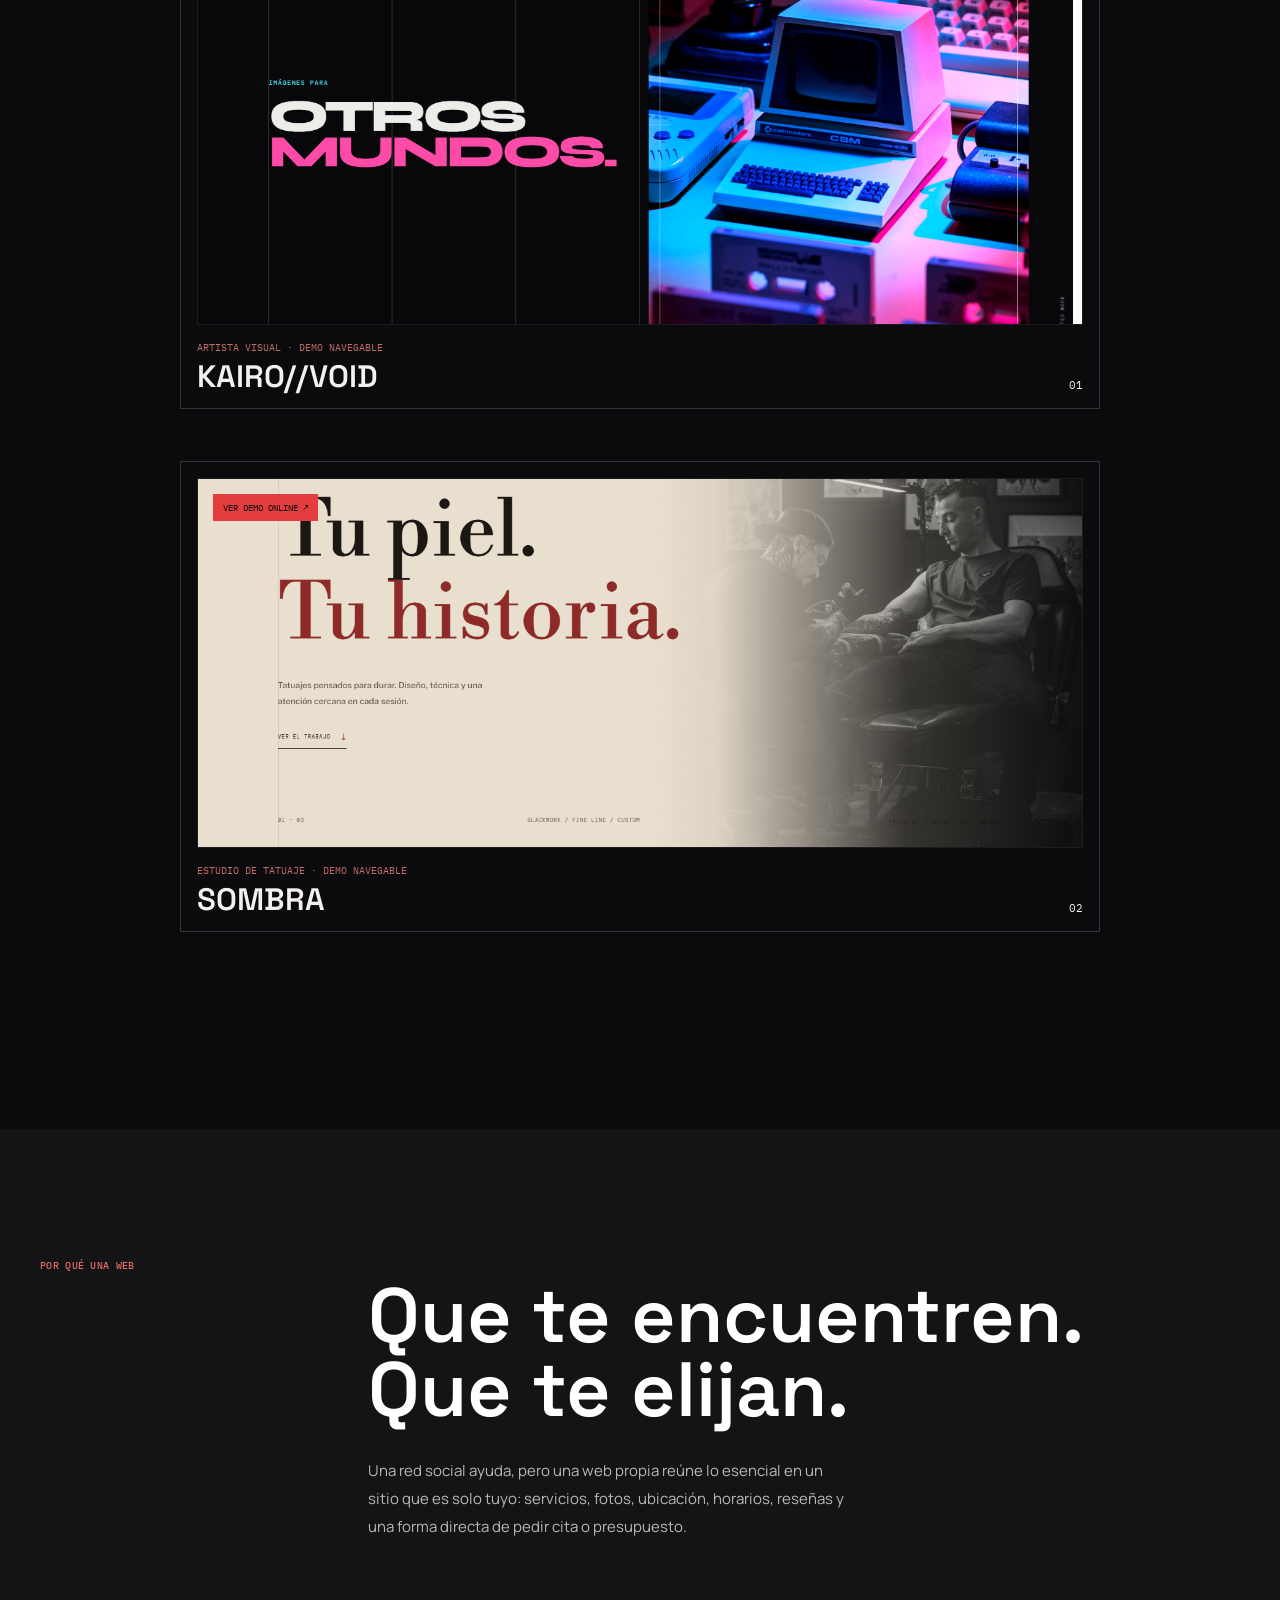
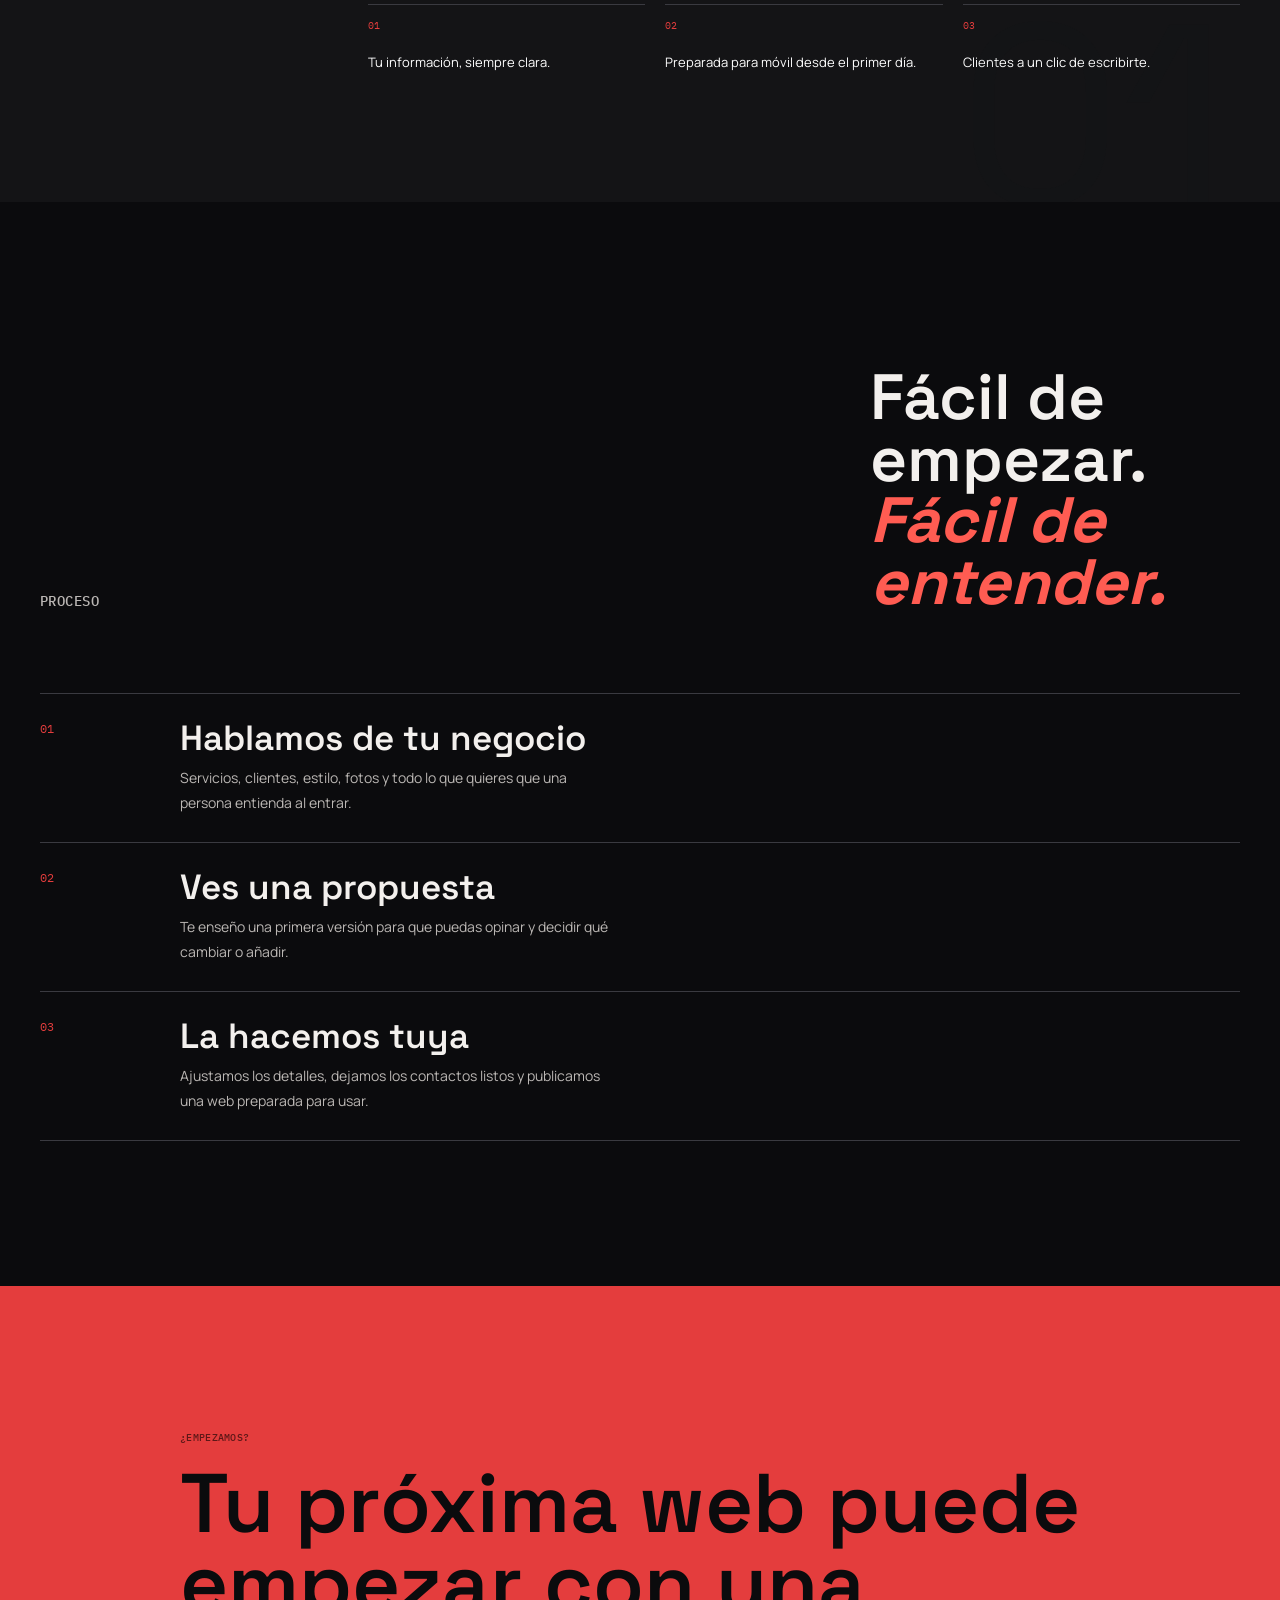
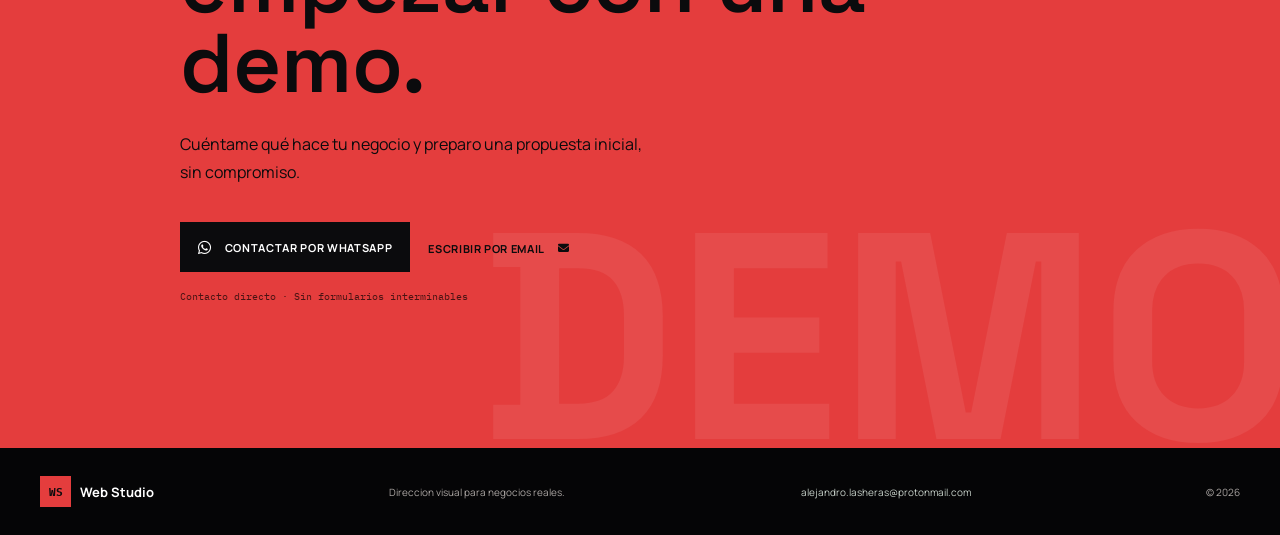
==== commit 0b261fbf: "Add files via upload" ====
--- a/index.html
+++ b/index.html
@@ -66,10 +66,10 @@
 
         <section class="process" id="proceso"><div class="container"><div class="section-heading"><p class="eyebrow">Proceso</p><h2>Fácil de empezar.<br><em>Fácil de entender.</em></h2></div><ol><li><span>01</span><div><h3>Hablamos de tu negocio</h3><p>Servicios, clientes, estilo, fotos y todo lo que quieres que una persona entienda al entrar.</p></div></li><li><span>02</span><div><h3>Ves una propuesta</h3><p>Te enseño una primera versión para que puedas opinar y decidir qué cambiar o añadir.</p></div></li><li><span>03</span><div><h3>La hacemos tuya</h3><p>Ajustamos los detalles, dejamos los contactos listos y publicamos una web preparada para usar.</p></div></li></ol></div></section>
 
-        <section class="contact" id="contacto"><div class="container contact-inner"><p class="eyebrow">¿Empezamos?</p><h2>Tu próxima web puede<br>empezar con una demo.</h2><p>Cuéntame qué hace tu negocio y preparo una propuesta inicial, sin compromiso.</p><a class="button button-accent contact-link" href="https://wa.me/34600000000?text=Hola%2C%20me%20gustar%C3%ADa%20hablar%20sobre%20una%20web%20para%20mi%20negocio" target="_blank" rel="noopener noreferrer"><i class="fa-brands fa-whatsapp" aria-hidden="true"></i> Contactar por WhatsApp</a><small>Contacto directo · Sin formularios interminables</small></div></section>
+        <section class="contact" id="contacto"><div class="container contact-inner"><p class="eyebrow">¿Empezamos?</p><h2>Tu próxima web puede<br>empezar con una demo.</h2><p>Cuéntame qué hace tu negocio y preparo una propuesta inicial, sin compromiso.</p><div class="contact-actions"><a class="button button-accent contact-link" href="https://wa.me/34600000000?text=Hola%2C%20me%20gustar%C3%ADa%20hablar%20sobre%20una%20web%20para%20mi%20negocio" target="_blank" rel="noopener noreferrer"><i class="fa-brands fa-whatsapp" aria-hidden="true"></i> Contactar por WhatsApp</a><a class="button email-action" href="https://mail.google.com/mail/?view=cm&amp;fs=1&amp;to=alejandro.lasheras%40protonmail.com&amp;su=Consulta%20sobre%20una%20p%C3%A1gina%20web" target="_blank" rel="noopener noreferrer"><span>Escribir por email</span><i class="fa-solid fa-envelope" aria-hidden="true"></i></a></div><small>Contacto directo · Sin formularios interminables</small></div></section>
     </main>
 
-    <footer><div class="container"><a class="brand" href="#inicio"><span>WS</span> Web Studio</a><p>Direccion visual para negocios reales.</p><span>© <span id="year"></span></span></div></footer>
+    <footer><div class="container"><a class="brand" href="#inicio"><span>WS</span> Web Studio</a><p>Direccion visual para negocios reales.</p><a class="footer-email" href="mailto:alejandro.lasheras@protonmail.com">alejandro.lasheras@protonmail.com</a><span>© <span id="year"></span></span></div></footer>
     <script src="script.js"></script>
 </body>
 </html>
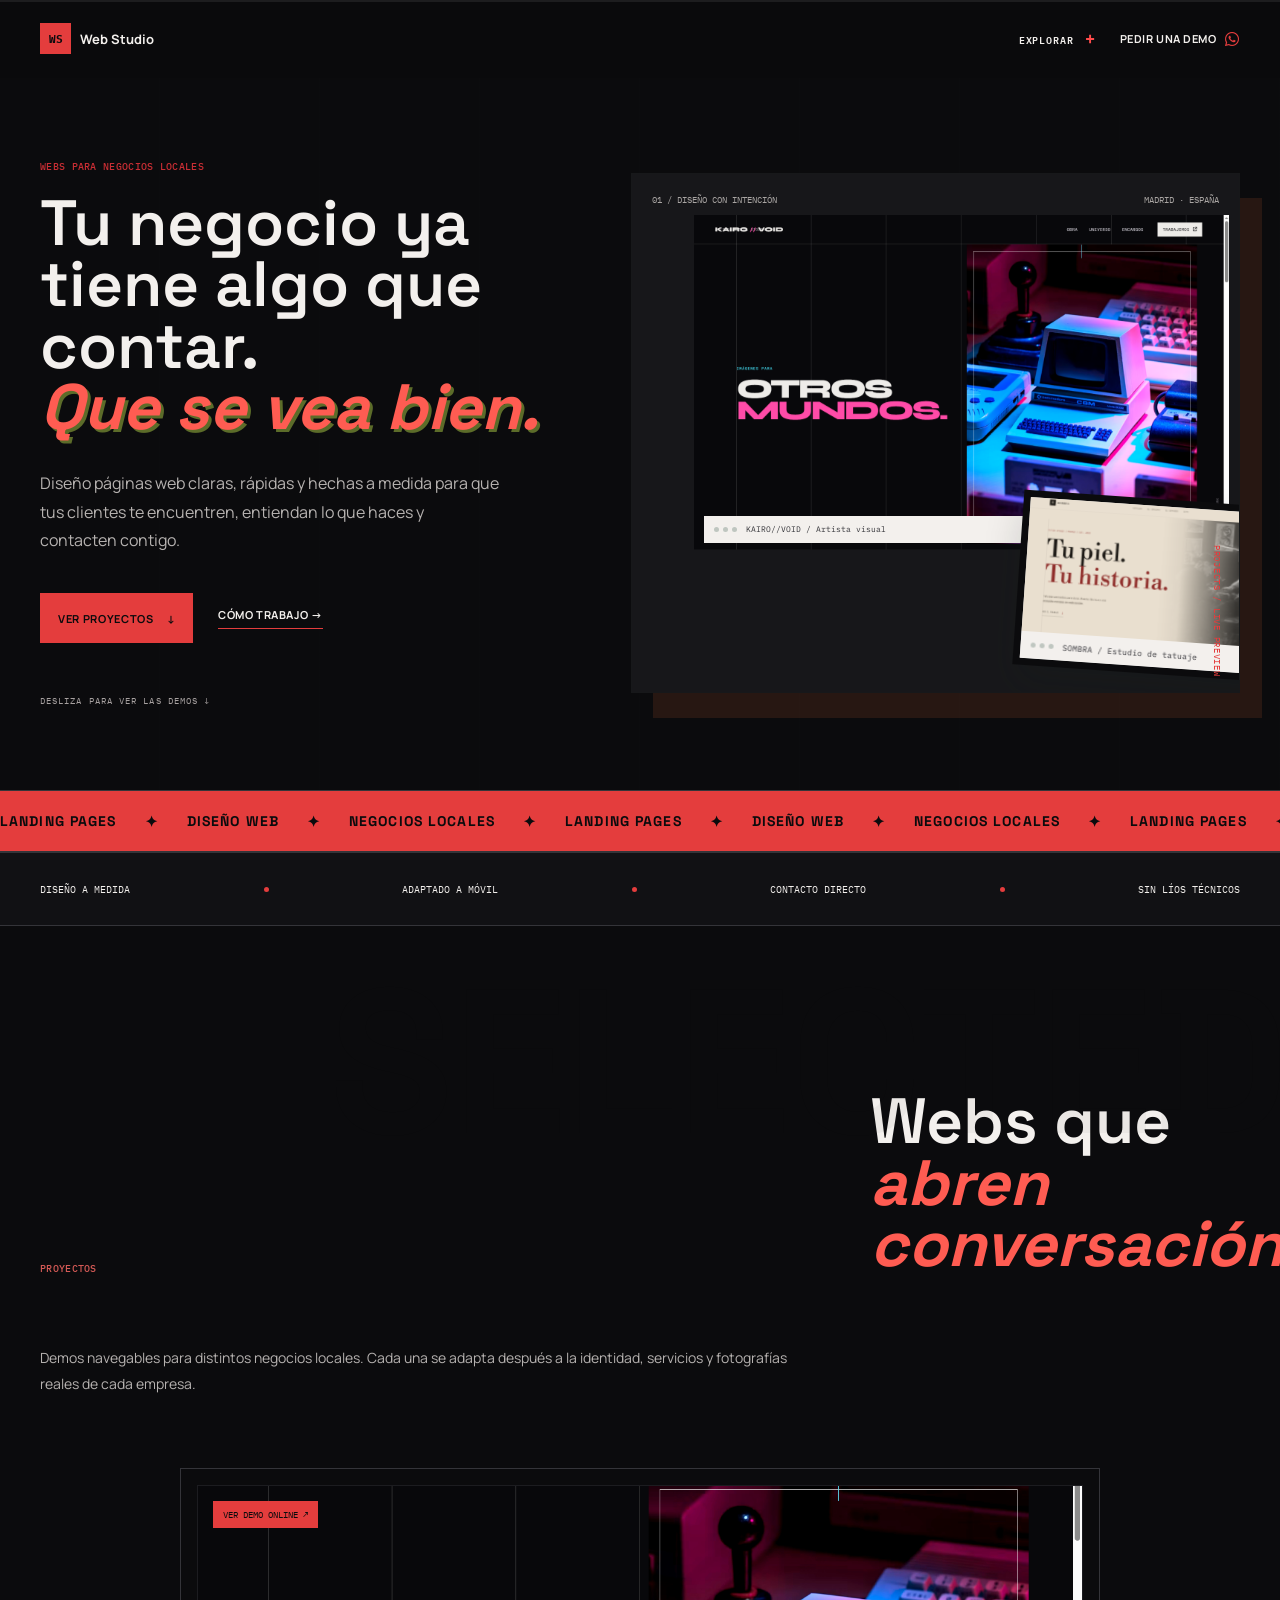
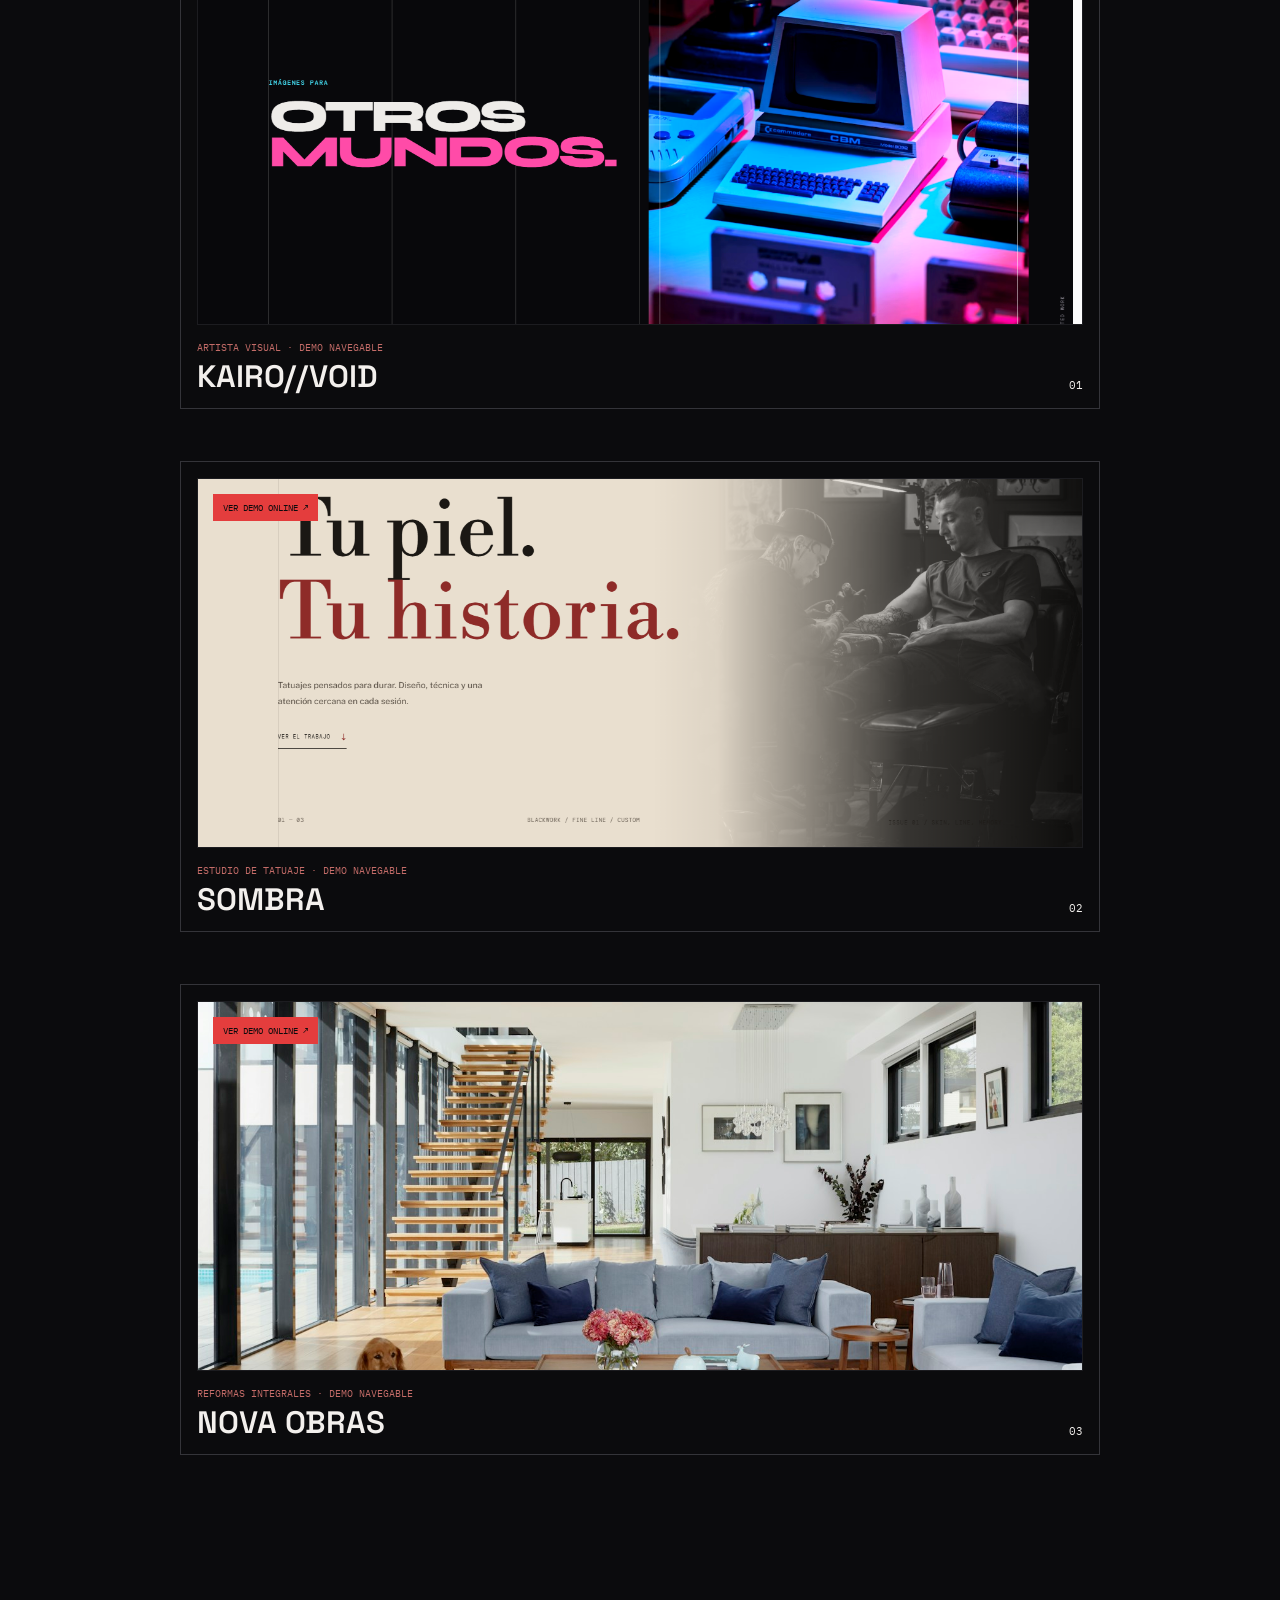
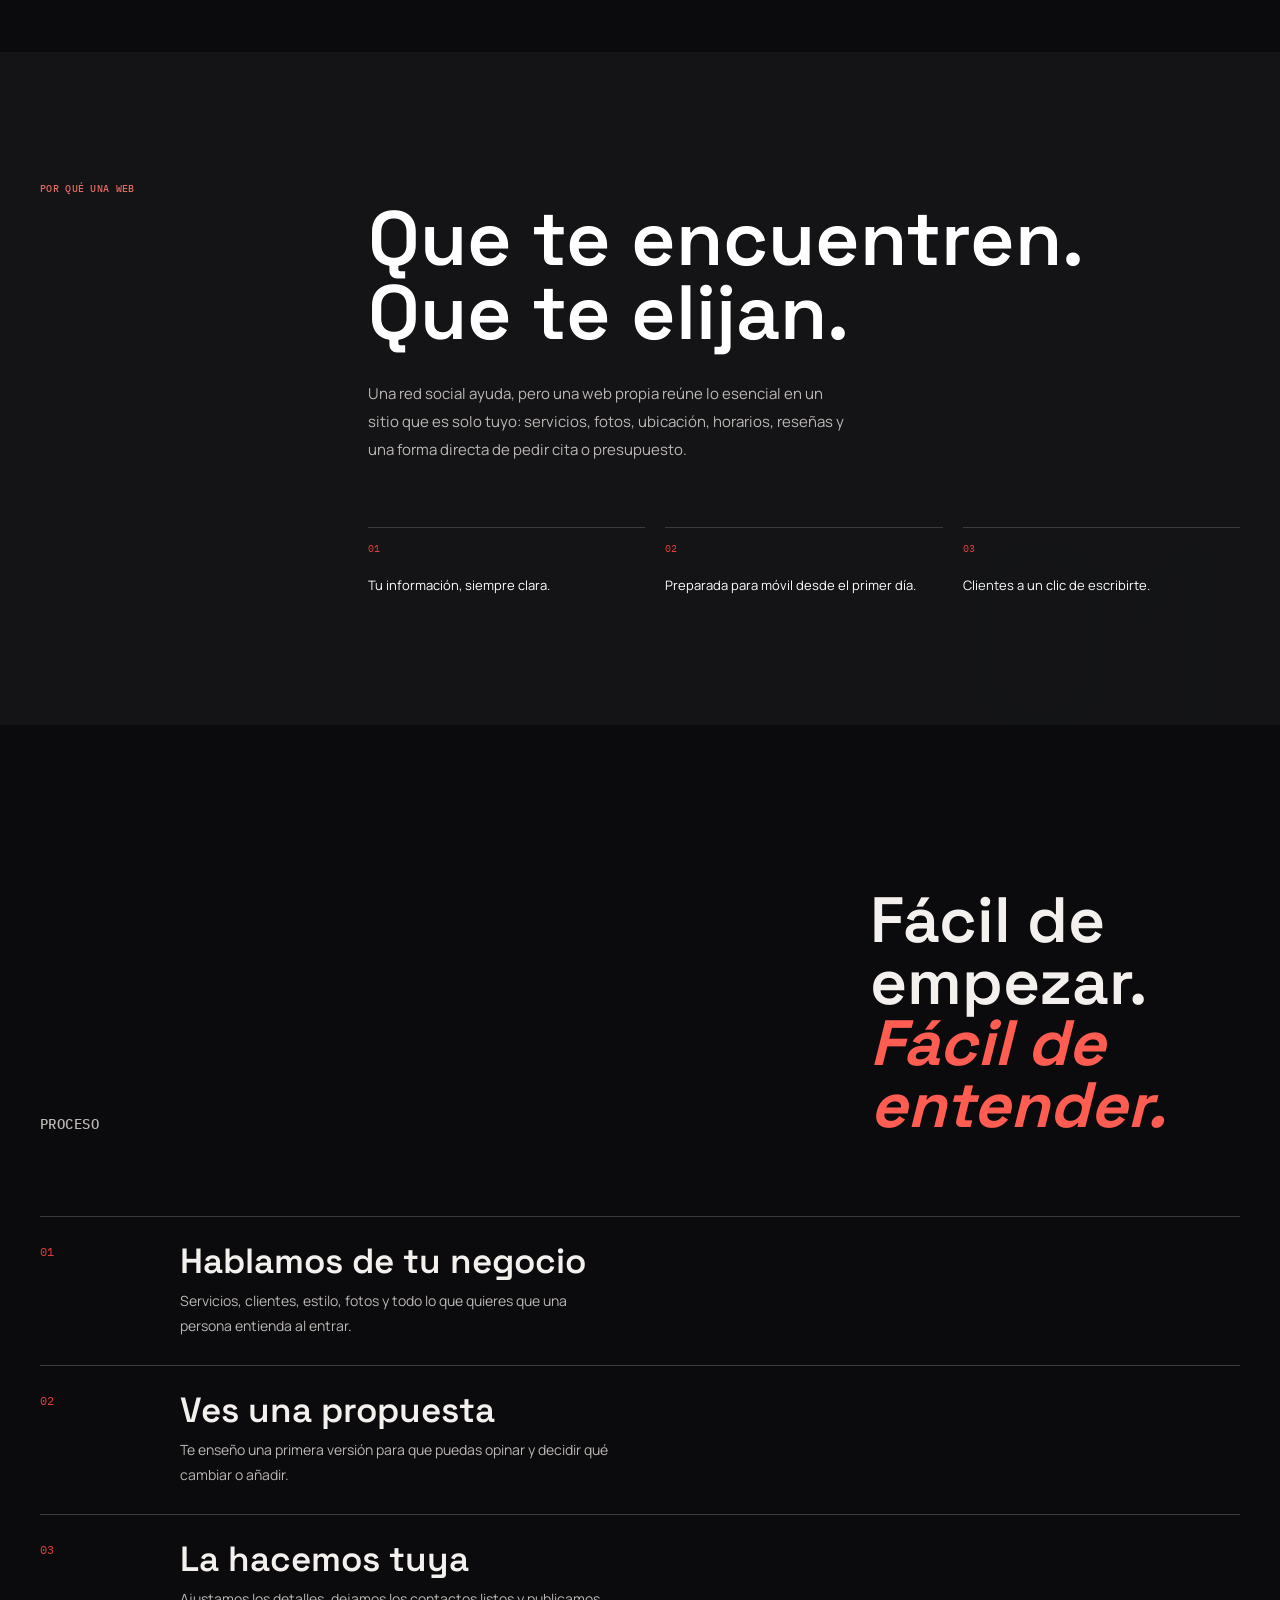
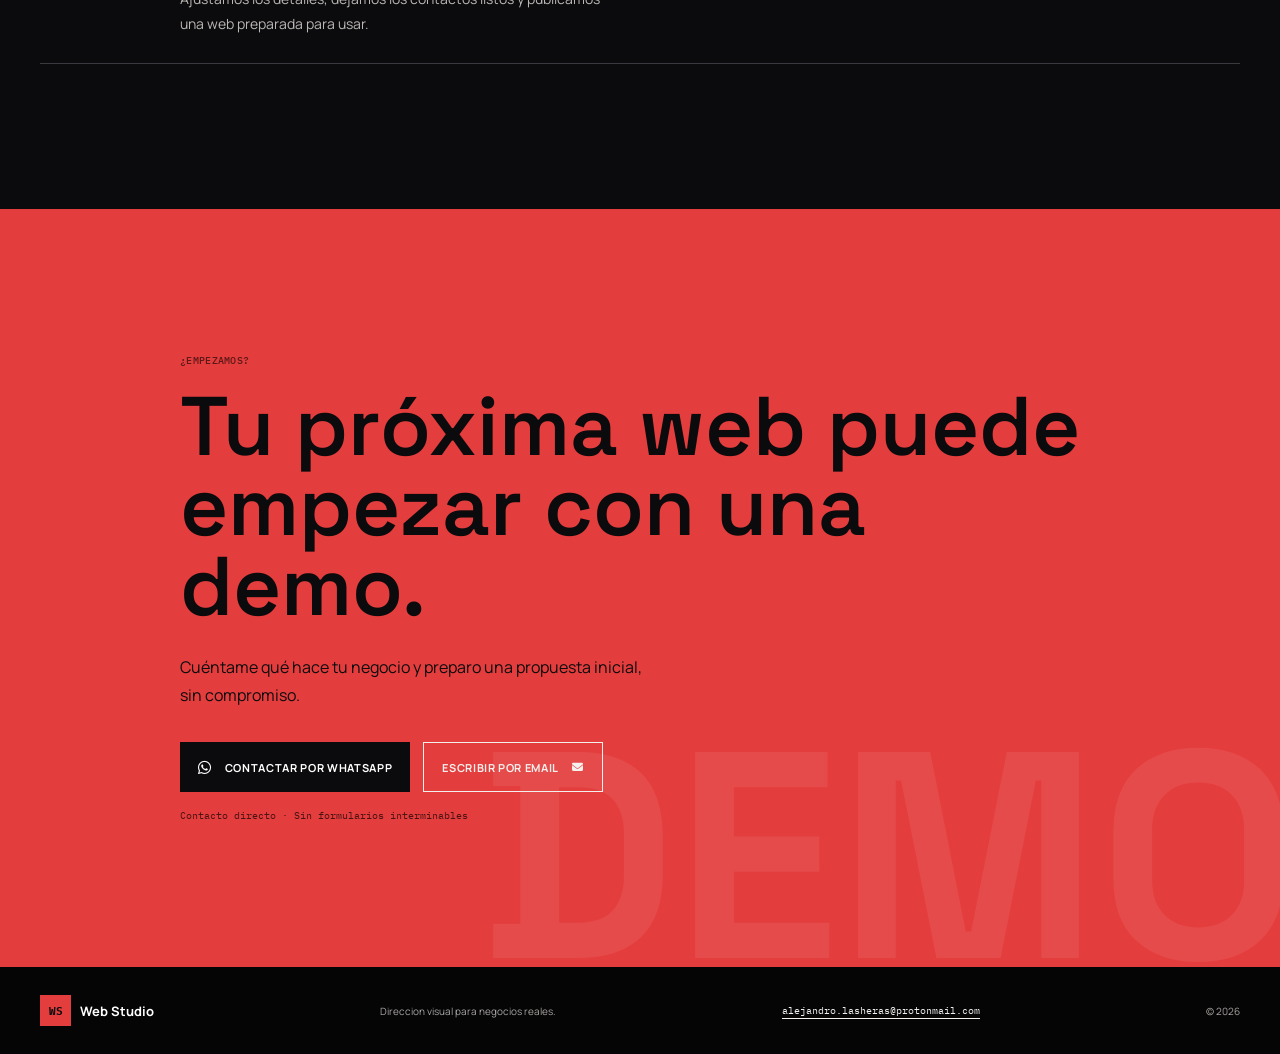
==== commit ffc9dd4d: "Add Reformas Nova demo to portfolio" ====
--- a/index.html
+++ b/index.html
@@ -58,6 +58,7 @@
                 <div class="project-grid">
                     <article class="project-card wide"><a class="project-image" href="demos/kairo-void/" target="_blank" rel="noopener noreferrer" aria-label="Abrir demo de KAIRO VOID"><img src="assets/kairo-void.png" alt="Vista de la demo KAIRO VOID"><span class="live-tag">Ver demo online ↗</span></a><div class="project-info"><div><p>Artista visual · Demo navegable</p><h3>KAIRO//VOID</h3></div><span>01</span></div></article>
                     <article class="project-card"><a class="project-image" href="demos/estudio-tatuaje/" target="_blank" rel="noopener noreferrer" aria-label="Abrir demo de estudio de tatuaje"><img src="assets/tatuaje.png" alt="Vista de la demo de estudio de tatuaje"><span class="live-tag">Ver demo online ↗</span></a><div class="project-info"><div><p>Estudio de tatuaje · Demo navegable</p><h3>SOMBRA</h3></div><span>02</span></div></article>
+                    <article class="project-card"><a class="project-image" href="demos/reformas-nova/" target="_blank" rel="noopener noreferrer" aria-label="Abrir demo de reformas Nova"><img src="assets/reformas-nova.jpg" alt="Vista de la demo de reformas Nova"><span class="live-tag">Ver demo online ↗</span></a><div class="project-info"><div><p>Reformas integrales · Demo navegable</p><h3>NOVA OBRAS</h3></div><span>03</span></div></article>
                 </div>
             </div>
         </section>
--- a/portfolio-experience.css
+++ b/portfolio-experience.css
@@ -1,6 +1,7 @@
 /* Immersive layer for the studio portfolio. */
 :root { --signal:#ff4b4b; --signal-dark:#c92e34; }
-html { scrollbar-width:none; }
+html { overflow-x:hidden; scrollbar-width:none; }
+body { overflow-x:clip; }
 html::-webkit-scrollbar,body::-webkit-scrollbar { display:none; }
 .portfolio-meter { position:fixed; z-index:60; inset:0 0 auto; height:2px; pointer-events:none; background:rgba(255,255,255,.08); }
 .portfolio-meter span { display:block; width:var(--portfolio-progress,0%); height:100%; background:var(--signal); box-shadow:0 0 14px var(--signal); transition:width .08s linear; }
@@ -40,6 +41,9 @@
 .why { position:relative; overflow:hidden; }.why::after { content:"01"; position:absolute; right:4vw; bottom:-.3em; color:rgba(24,32,29,.06); font-family:var(--display); font-size:clamp(8rem,20vw,23rem); pointer-events:none; }
 .process li { transition:padding .3s ease,background .3s ease; }.process li:hover { padding-left:18px; background:rgba(214,255,86,.12); }
 .contact { position:relative; overflow:hidden; }.contact::before { content:"DEMO"; position:absolute; right:-.06em; bottom:-.26em; color:rgba(255,255,255,.07); font-family:var(--display); font-size:clamp(9rem,23vw,28rem); font-weight:700; letter-spacing:0; pointer-events:none; }.contact-inner { position:relative; z-index:1; }.contact-link { box-shadow:5px 5px 0 var(--acid); }.contact-link:hover { box-shadow:8px 8px 0 var(--ink); }
+.contact-actions { display:flex; flex-wrap:wrap; gap:13px; margin-top:32px; }.contact-actions .contact-link { margin-top:0; }.email-action { border:1px solid var(--ink); background:transparent; color:var(--ink); }.email-action:hover { transform:translateY(-3px); background:var(--ink); color:var(--paper); }.email-action i { transition:transform .2s ease; }.email-action:hover i { transform:translateX(3px); color:var(--acid); }
+.footer-email { color:var(--ink); font-family:var(--mono); font-size:10px; text-decoration:underline; text-underline-offset:4px; }.footer-email:hover { color:var(--signal-dark); }
+@media(max-width:767px) { footer .footer-email { display:block; width:100%; margin-top:8px; }.contact-actions { align-items:stretch; }.contact-actions .button { width:100%; } }
 @media(max-width:767px) { .site-header { padding:0 16px; }.header-action { display:none; }.studio-index-trigger { display:inline-flex; margin-left:auto; }.index-links a { grid-template-columns:34px 1fr; gap:8px; font-size:clamp(3.1rem,16vw,5.8rem); }.index-links a small { display:none; }.index-bottom { font-size:8px; }.hero-visual::after { display:none; }.hero-visual { box-shadow:9px 10px 0 rgba(237,106,61,.14); }.projects::before { top:36px; }.process li:hover { padding-left:0; } }
 @media(prefers-reduced-motion:reduce) { .portfolio-meter span,.studio-index,.index-links a,.index-links a small,.browser-card,.project-card::after,.project-card .project-image img,.process li { transition:none; }.marquee-track { animation:none; } }
 
